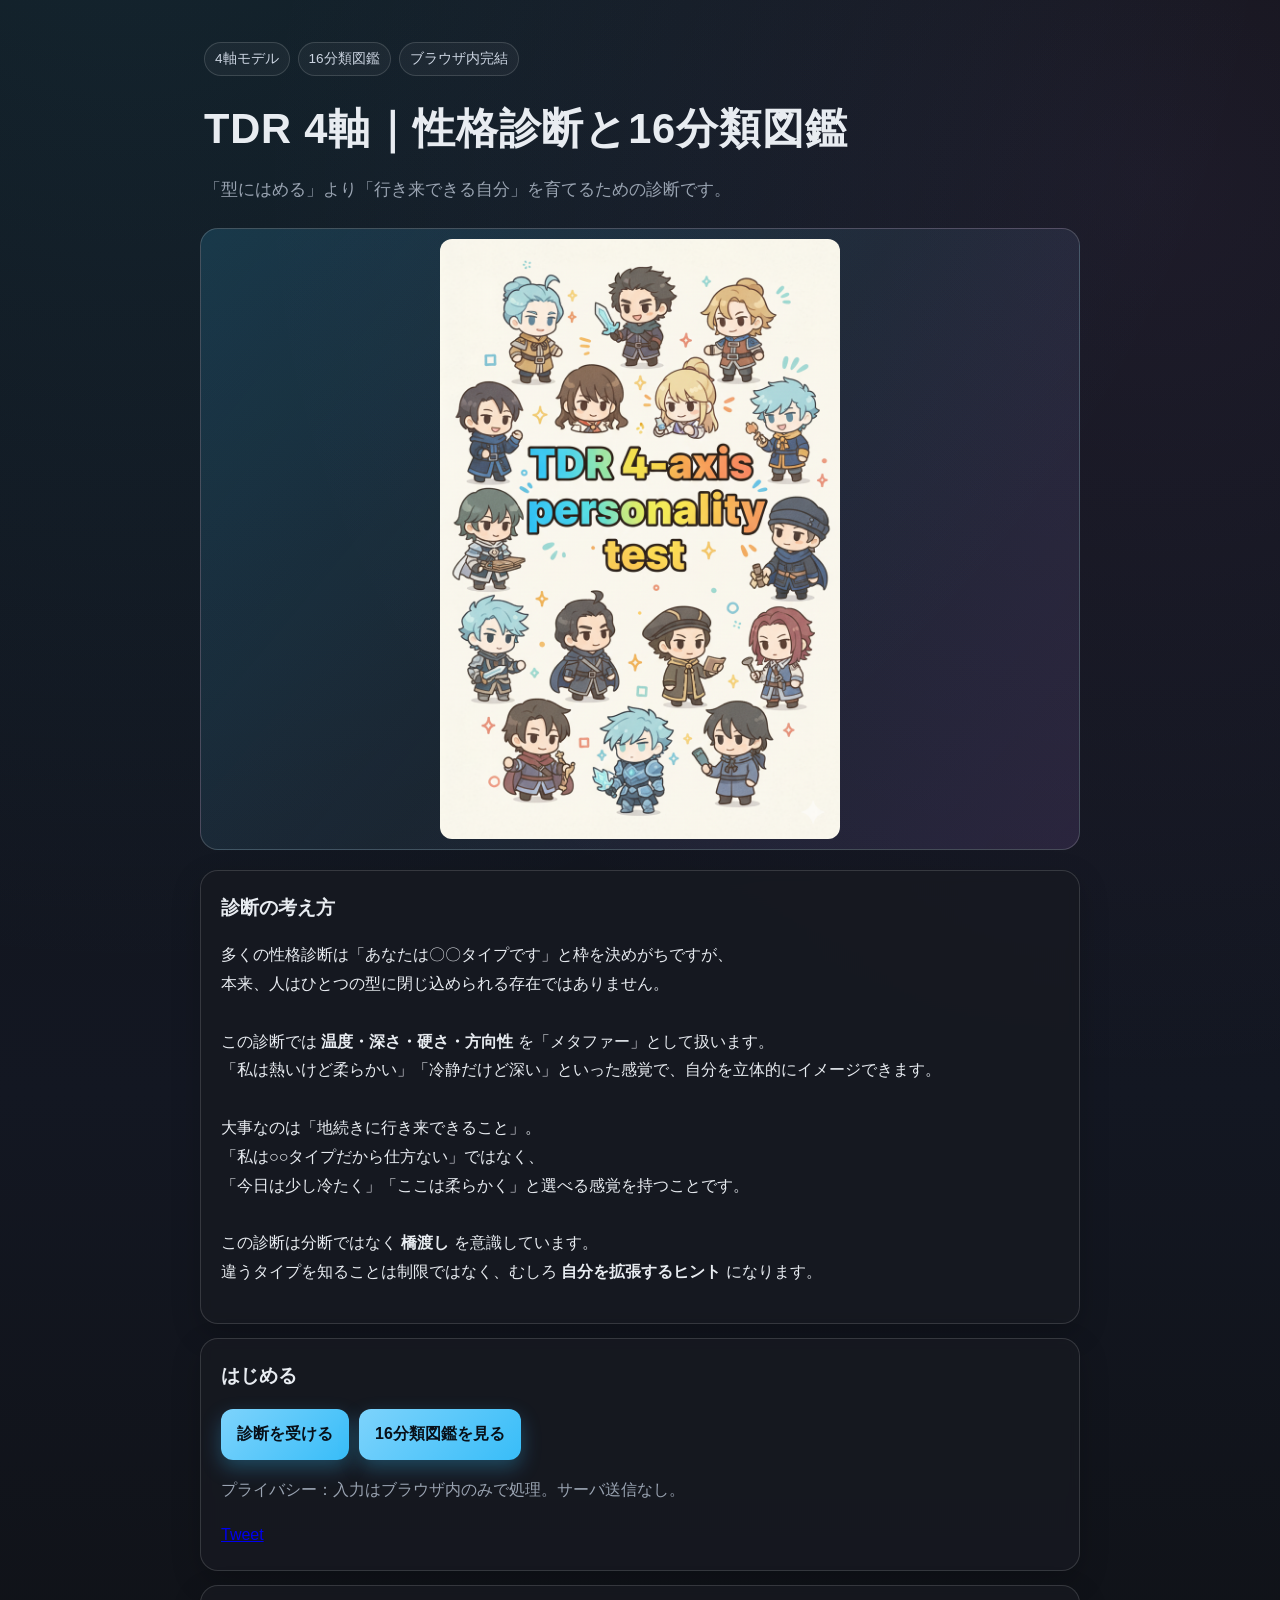
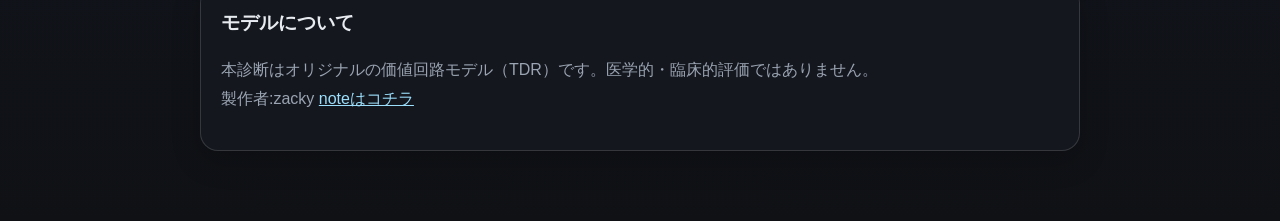
==== index.html @ 9b529ee2 "Update index.html ＋削除" ====
<!DOCTYPE html><html lang="ja"><head>
<meta charset="utf-8"><meta name="viewport" content="width=device-width, initial-scale=1">
<title>TDR 4軸｜性格診断と16分類図鑑</title>
  <!-- OGP設定 -->
<meta name="description" content="温度・深度・硬度・内外の4軸で“可動域”を測るTDR式診断。">
<meta property="og:title" content="TDR 4軸"><meta property="og:description" content="“動かせる自分”を測る診断と16分類図鑑。">
<meta property="og:type" content="website"><meta property="og:image" content="https://zacky-gpt.github.io/tdr-site/assets/og.png">
<link rel="icon" href="favicon.ico" type="image/x-icon">
  <!-- Twitterカード対応 -->
<meta name="twitter:card" content="summary_large_image" />
<meta name="twitter:title" content="TDR 4軸性格診断" />
<meta name="twitter:description" content="動かせる自分を見つける診断と16分類図鑑。" />
<meta name="twitter:image" content="https://zacky-gpt.github.io/tdr-site/assets/og.png" />

<style>
:root{
  --bg:#0f1115;
  --panel:#171a21cc;
  --line:#ffffff24;
  --text:#e8ecf1;
  --muted:#9aa4b2;
  --accent:#7dd3fc;
  --accent-strong:#38bdf8;
}
*{box-sizing:border-box}
body{
  margin:0;
  color:var(--text);
  font-family:-apple-system,BlinkMacSystemFont,"Segoe UI",Roboto,"Noto Sans JP",sans-serif;
  background:
    radial-gradient(circle at 10% -10%, #38bdf81f 0%, transparent 50%),
    radial-gradient(circle at 90% 10%, #c084fc14 0%, transparent 45%),
    linear-gradient(180deg,#0f1115 0%,#131722 60%,#0f1115 100%);
  line-height:1.8;
}
.wrap{max-width:920px;margin:0 auto;padding:32px 20px 56px}
.hero-head{padding:10px 4px 2px}
h1{
  margin:0;
  font-size:clamp(1.8rem,3.8vw,2.6rem);
  letter-spacing:.02em;
}
.lead{color:var(--muted);margin:8px 0 0;font-size:1.05rem}
.card{
  position:relative;
  overflow:hidden;
  background:var(--panel);
  backdrop-filter: blur(6px);
  border:1px solid var(--line);
  border-radius:18px;
  padding:20px;
  margin:14px 0;
  box-shadow:0 10px 30px #00000030;
}
.card::before{
  content:"";
  position:absolute;
  inset:0;
  background:linear-gradient(120deg,transparent,rgba(255,255,255,.06),transparent);
  transform:translateX(-120%);
  transition:transform .8s ease;
}
.card:hover::before{transform:translateX(120%)}
.card h2{margin-top:0;font-size:1.2rem}
.sub{color:var(--muted)}
.hero-wrap{
  margin:20px 0;
  padding:10px;
  border-radius:18px;
  background:linear-gradient(130deg,#38bdf829,#7dd3fc14,#c084fc1f);
  border:1px solid #ffffff2d;
}
.hero{display:block;max-width:100%;max-height:600px;margin:0 auto;border-radius:12px}
.cta-row{display:flex;flex-wrap:wrap;gap:10px}
a.btn{
  display:inline-block;
  padding:11px 16px;
  border-radius:12px;
  background:linear-gradient(135deg,var(--accent),var(--accent-strong));
  color:#081019;
  font-weight:700;
  text-decoration:none;
  transition:transform .2s ease, box-shadow .2s ease;
  box-shadow:0 8px 20px #38bdf84d;
}
a.btn:hover{transform:translateY(-1px);box-shadow:0 12px 26px #38bdf870}
.meta{display:flex;flex-wrap:wrap;gap:8px;margin:0 0 16px;padding:0;list-style:none}
.meta li{
  padding:4px 10px;
  border-radius:999px;
  border:1px solid var(--line);
  color:#cdd6e3;
  font-size:.85rem;
  background:#ffffff0a;
}
.note-link{color:#9bdffc}
@media (max-width:640px){
  .wrap{padding:24px 14px 40px}
  .card{padding:16px}
}
</style></head><body><div class="wrap">

  <header class="hero-head">
    <ul class="meta">
      <li>4軸モデル</li>
      <li>16分類図鑑</li>
      <li>ブラウザ内完結</li>
    </ul>
    <h1>TDR 4軸｜性格診断と16分類図鑑</h1>
    <p class="lead">「型にはめる」より「行き来できる自分」を育てるための診断です。</p>
  </header>

  <!-- ここにタイトル画像と説明を追加 -->
  <div class="hero-wrap">
    <img src="images/tdr-hero.png" alt="TDR 4-axis personality test" class="hero">
  </div>
  <div class="card">
    <h2>診断の考え方</h2>
    <p>
      多くの性格診断は「あなたは〇〇タイプです」と枠を決めがちですが、<br>
      本来、人はひとつの型に閉じ込められる存在ではありません。<br><br>

      この診断では <b>温度・深さ・硬さ・方向性</b> を「メタファー」として扱います。<br>
      「私は熱いけど柔らかい」「冷静だけど深い」といった感覚で、自分を立体的にイメージできます。<br><br>

      大事なのは「地続きに行き来できること」。<br>
      「私は○○タイプだから仕方ない」ではなく、<br>
      「今日は少し冷たく」「ここは柔らかく」と選べる感覚を持つことです。<br><br>

      この診断は分断ではなく <b>橋渡し</b> を意識しています。<br>
      違うタイプを知ることは制限ではなく、むしろ <b>自分を拡張するヒント</b> になります。
    </p>
  </div>

  <div class="card">
    <h2>はじめる</h2>
    <p class="cta-row"><a class="btn" href="test/">診断を受ける</a><a class="btn" href="atlas/">16分類図鑑を見る</a></p>
    <p class="sub">プライバシー：入力はブラウザ内のみで処理。サーバ送信なし。</p>
    <a href="https://twitter.com/share?ref_src=twsrc%5Etfw" class="twitter-share-button" data-show-count="false">Tweet</a>
    <script async src="https://platform.twitter.com/widgets.js" charset="utf-8"></script>
  </div>
  <div class="card">
    <h2>モデルについて</h2>
    <p class="sub">本診断はオリジナルの価値回路モデル（TDR）です。医学的・臨床的評価ではありません。<br>
    製作者:zacky <a class="note-link" href="https://note.com/gentle_toucan642"target="_blank">noteはコチラ</a></p>
  </div>

</div></body></html>
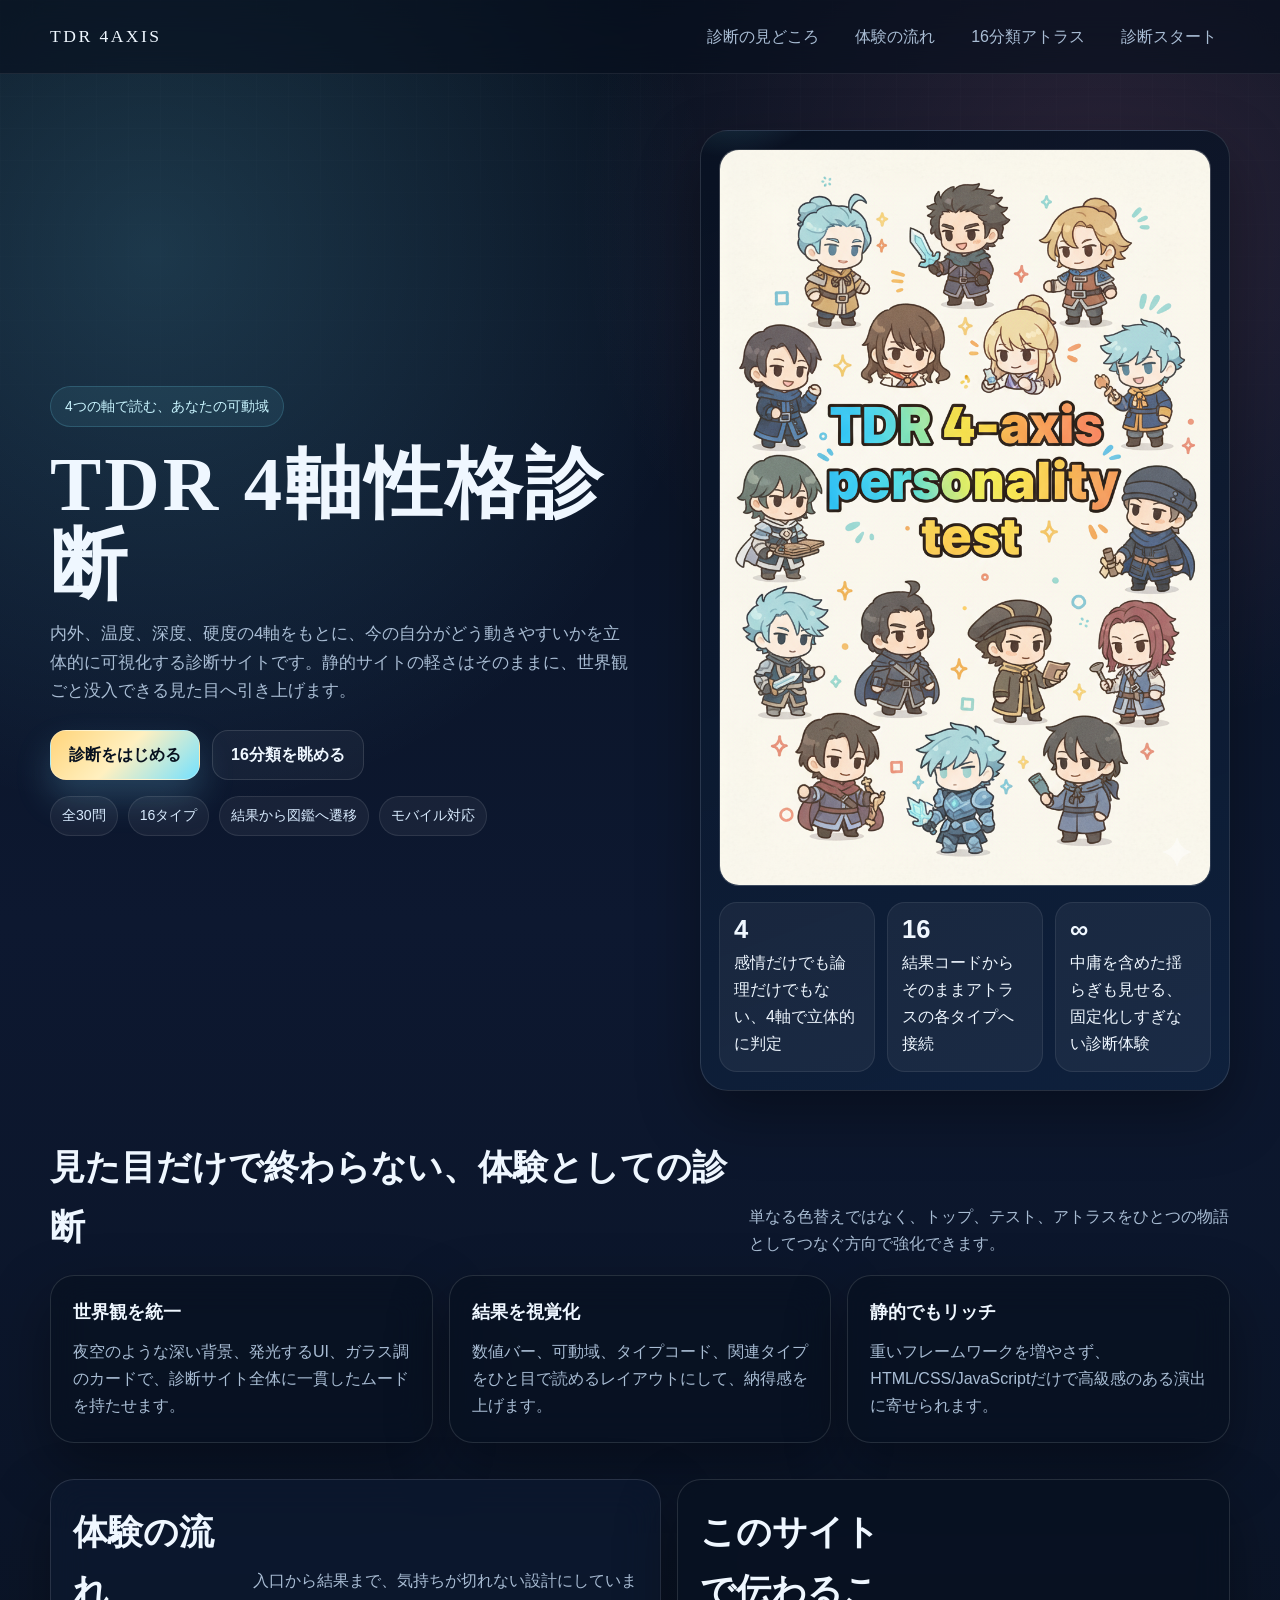
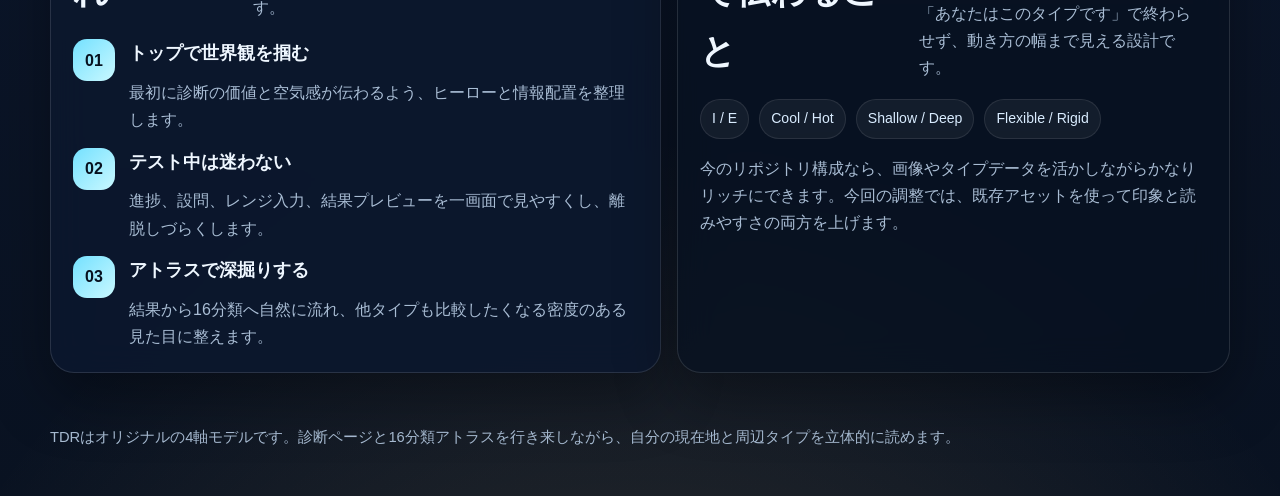
==== commit 01a8dbdb: "見た目アップグレード" ====
--- a/index.html
+++ b/index.html
@@ -1,148 +1,354 @@
-<!DOCTYPE html><html lang="ja"><head>
-<meta charset="utf-8"><meta name="viewport" content="width=device-width, initial-scale=1">
-<title>TDR 4軸｜性格診断と16分類図鑑</title>
-  <!-- OGP設定 -->
-<meta name="description" content="温度・深度・硬度・内外の4軸で“可動域”を測るTDR式診断。">
-<meta property="og:title" content="TDR 4軸"><meta property="og:description" content="“動かせる自分”を測る診断と16分類図鑑。">
-<meta property="og:type" content="website"><meta property="og:image" content="https://zacky-gpt.github.io/tdr-site/assets/og.png">
-<link rel="icon" href="favicon.ico" type="image/x-icon">
-  <!-- Twitterカード対応 -->
-<meta name="twitter:card" content="summary_large_image" />
-<meta name="twitter:title" content="TDR 4軸性格診断" />
-<meta name="twitter:description" content="動かせる自分を見つける診断と16分類図鑑。" />
-<meta name="twitter:image" content="https://zacky-gpt.github.io/tdr-site/assets/og.png" />
-
-<style>
-:root{
-  --bg:#0f1115;
-  --panel:#171a21cc;
-  --line:#ffffff24;
-  --text:#e8ecf1;
-  --muted:#9aa4b2;
-  --accent:#7dd3fc;
-  --accent-strong:#38bdf8;
-}
-*{box-sizing:border-box}
-body{
-  margin:0;
-  color:var(--text);
-  font-family:-apple-system,BlinkMacSystemFont,"Segoe UI",Roboto,"Noto Sans JP",sans-serif;
-  background:
-    radial-gradient(circle at 10% -10%, #38bdf81f 0%, transparent 50%),
-    radial-gradient(circle at 90% 10%, #c084fc14 0%, transparent 45%),
-    linear-gradient(180deg,#0f1115 0%,#131722 60%,#0f1115 100%);
-  line-height:1.8;
-}
-.wrap{max-width:920px;margin:0 auto;padding:32px 20px 56px}
-.hero-head{padding:10px 4px 2px}
-h1{
-  margin:0;
-  font-size:clamp(1.8rem,3.8vw,2.6rem);
-  letter-spacing:.02em;
-}
-.lead{color:var(--muted);margin:8px 0 0;font-size:1.05rem}
-.card{
-  position:relative;
-  overflow:hidden;
-  background:var(--panel);
-  backdrop-filter: blur(6px);
-  border:1px solid var(--line);
-  border-radius:18px;
-  padding:20px;
-  margin:14px 0;
-  box-shadow:0 10px 30px #00000030;
-}
-.card::before{
-  content:"";
-  position:absolute;
-  inset:0;
-  background:linear-gradient(120deg,transparent,rgba(255,255,255,.06),transparent);
-  transform:translateX(-120%);
-  transition:transform .8s ease;
-}
-.card:hover::before{transform:translateX(120%)}
-.card h2{margin-top:0;font-size:1.2rem}
-.sub{color:var(--muted)}
-.hero-wrap{
-  margin:20px 0;
-  padding:10px;
-  border-radius:18px;
-  background:linear-gradient(130deg,#38bdf829,#7dd3fc14,#c084fc1f);
-  border:1px solid #ffffff2d;
-}
-.hero{display:block;max-width:100%;max-height:600px;margin:0 auto;border-radius:12px}
-.cta-row{display:flex;flex-wrap:wrap;gap:10px}
-a.btn{
-  display:inline-block;
-  padding:11px 16px;
-  border-radius:12px;
-  background:linear-gradient(135deg,var(--accent),var(--accent-strong));
-  color:#081019;
-  font-weight:700;
-  text-decoration:none;
-  transition:transform .2s ease, box-shadow .2s ease;
-  box-shadow:0 8px 20px #38bdf84d;
-}
-a.btn:hover{transform:translateY(-1px);box-shadow:0 12px 26px #38bdf870}
-.meta{display:flex;flex-wrap:wrap;gap:8px;margin:0 0 16px;padding:0;list-style:none}
-.meta li{
-  padding:4px 10px;
-  border-radius:999px;
-  border:1px solid var(--line);
-  color:#cdd6e3;
-  font-size:.85rem;
-  background:#ffffff0a;
-}
-.note-link{color:#9bdffc}
-@media (max-width:640px){
-  .wrap{padding:24px 14px 40px}
-  .card{padding:16px}
-}
-</style></head><body><div class="wrap">
-
-  <header class="hero-head">
-    <ul class="meta">
-      <li>4軸モデル</li>
-      <li>16分類図鑑</li>
-      <li>ブラウザ内完結</li>
-    </ul>
-    <h1>TDR 4軸｜性格診断と16分類図鑑</h1>
-    <p class="lead">「型にはめる」より「行き来できる自分」を育てるための診断です。</p>
-  </header>
-
-  <!-- ここにタイトル画像と説明を追加 -->
-  <div class="hero-wrap">
-    <img src="images/tdr-hero.png" alt="TDR 4-axis personality test" class="hero">
-  </div>
-  <div class="card">
-    <h2>診断の考え方</h2>
-    <p>
-      多くの性格診断は「あなたは〇〇タイプです」と枠を決めがちですが、<br>
-      本来、人はひとつの型に閉じ込められる存在ではありません。<br><br>
-
-      この診断では <b>温度・深さ・硬さ・方向性</b> を「メタファー」として扱います。<br>
-      「私は熱いけど柔らかい」「冷静だけど深い」といった感覚で、自分を立体的にイメージできます。<br><br>
-
-      大事なのは「地続きに行き来できること」。<br>
-      「私は○○タイプだから仕方ない」ではなく、<br>
-      「今日は少し冷たく」「ここは柔らかく」と選べる感覚を持つことです。<br><br>
-
-      この診断は分断ではなく <b>橋渡し</b> を意識しています。<br>
-      違うタイプを知ることは制限ではなく、むしろ <b>自分を拡張するヒント</b> になります。
-    </p>
-  </div>
-
-  <div class="card">
-    <h2>はじめる</h2>
-    <p class="cta-row"><a class="btn" href="test/">診断を受ける</a><a class="btn" href="atlas/">16分類図鑑を見る</a></p>
-    <p class="sub">プライバシー：入力はブラウザ内のみで処理。サーバ送信なし。</p>
-    <a href="https://twitter.com/share?ref_src=twsrc%5Etfw" class="twitter-share-button" data-show-count="false">Tweet</a>
-    <script async src="https://platform.twitter.com/widgets.js" charset="utf-8"></script>
-  </div>
-  <div class="card">
-    <h2>モデルについて</h2>
-    <p class="sub">本診断はオリジナルの価値回路モデル（TDR）です。医学的・臨床的評価ではありません。<br>
-    製作者:zacky <a class="note-link" href="https://note.com/gentle_toucan642"target="_blank">noteはコチラ</a></p>
-  </div>
-
-</div></body></html> 
+﻿<!DOCTYPE html>
+<html lang="ja">
+<head>
+<meta charset="utf-8">
+<meta name="viewport" content="width=device-width, initial-scale=1">
+<title>TDR 4軸性格診断 | 診断と16分類アトラス</title>
+<meta name="description" content="温度・深度・硬度・内外の4軸で、自分の可動域を見つけるTDR式診断。診断テストと16分類アトラスをひとつの世界観で体験できます。">
+<meta property="og:title" content="TDR 4軸性格診断">
+<meta property="og:description" content="動かせる自分を見つける診断と16分類アトラス。">
+<meta property="og:type" content="website">
+<meta property="og:image" content="https://zacky-gpt.github.io/tdr-site/assets/og.png">
+<meta name="twitter:card" content="summary_large_image">
+<meta name="twitter:title" content="TDR 4軸性格診断">
+<meta name="twitter:description" content="動かせる自分を見つける診断と16分類アトラス。">
+<meta name="twitter:image" content="https://zacky-gpt.github.io/tdr-site/assets/og.png">
+<link rel="icon" href="favicon.ico" type="image/x-icon">
+<style>
+:root{
+  --bg:#07111f;
+  --panel:rgba(8,17,33,.72);
+  --panel-strong:rgba(12,24,46,.9);
+  --line:rgba(255,255,255,.12);
+  --line-strong:rgba(142,210,255,.35);
+  --text:#eff7ff;
+  --muted:#a9bdd4;
+  --cyan:#74e1ff;
+  --gold:#ffd47a;
+  --rose:#ff8fc3;
+  --shadow:0 24px 60px rgba(0,0,0,.35);
+}
+*{box-sizing:border-box}
+html{scroll-behavior:smooth}
+body{
+  margin:0;
+  color:var(--text);
+  font-family:"Yu Gothic UI","Hiragino Sans","Noto Sans JP",sans-serif;
+  background:
+    radial-gradient(circle at 12% 12%, rgba(116,225,255,.18), transparent 26%),
+    radial-gradient(circle at 86% 10%, rgba(255,143,195,.14), transparent 24%),
+    radial-gradient(circle at 50% 120%, rgba(255,212,122,.16), transparent 30%),
+    linear-gradient(180deg, #08111f 0%, #0d1830 44%, #091221 100%);
+  line-height:1.7;
+  min-height:100vh;
+}
+body::before{
+  content:"";
+  position:fixed;
+  inset:0;
+  background-image:
+    linear-gradient(rgba(255,255,255,.03) 1px, transparent 1px),
+    linear-gradient(90deg, rgba(255,255,255,.03) 1px, transparent 1px);
+  background-size:32px 32px;
+  mask-image:linear-gradient(180deg, rgba(255,255,255,.42), transparent 78%);
+  pointer-events:none;
+}
+a{color:inherit}
+.wrap{width:min(1180px, calc(100% - 32px)); margin:0 auto}
+.site-nav{
+  position:sticky;
+  top:0;
+  z-index:20;
+  backdrop-filter:blur(18px);
+  background:rgba(7,15,30,.62);
+  border-bottom:1px solid rgba(255,255,255,.08);
+}
+.site-nav-inner{
+  display:flex;
+  align-items:center;
+  justify-content:space-between;
+  gap:16px;
+  padding:14px 0;
+}
+.brand{
+  font-family:"Yu Mincho","Hiragino Mincho ProN","MS PMincho",serif;
+  font-size:1.1rem;
+  letter-spacing:.14em;
+}
+.nav-links{display:flex; gap:10px; flex-wrap:wrap}
+.nav-links a{
+  text-decoration:none;
+  color:var(--muted);
+  padding:8px 12px;
+  border-radius:999px;
+  border:1px solid transparent;
+}
+.nav-links a:hover{color:var(--text); border-color:rgba(255,255,255,.12); background:rgba(255,255,255,.04)}
+.hero{
+  padding:56px 0 28px;
+  display:grid;
+  grid-template-columns:minmax(0,1.08fr) minmax(320px,.92fr);
+  gap:28px;
+  align-items:center;
+}
+.eyebrow{
+  display:inline-flex;
+  gap:10px;
+  align-items:center;
+  padding:8px 14px;
+  border-radius:999px;
+  background:rgba(116,225,255,.08);
+  border:1px solid rgba(116,225,255,.18);
+  color:#c9f5ff;
+  font-size:.86rem;
+}
+.hero h1{
+  margin:18px 0 14px;
+  font-family:"Yu Mincho","Hiragino Mincho ProN","MS PMincho",serif;
+  font-size:clamp(2.4rem,6vw,4.9rem);
+  line-height:1.05;
+  letter-spacing:.04em;
+}
+.hero p{
+  margin:0;
+  max-width:62ch;
+  color:var(--muted);
+  font-size:1.05rem;
+}
+.hero-actions{
+  display:flex;
+  gap:12px;
+  flex-wrap:wrap;
+  margin-top:24px;
+}
+.btn{
+  display:inline-flex;
+  align-items:center;
+  justify-content:center;
+  gap:10px;
+  min-height:50px;
+  padding:0 18px;
+  border-radius:16px;
+  border:1px solid var(--line);
+  text-decoration:none;
+  font-weight:700;
+  transition:transform .25s ease,border-color .25s ease,box-shadow .25s ease,background .25s ease;
+}
+.btn.primary{
+  color:#08111f;
+  background:linear-gradient(135deg, var(--gold), #fff0c0 48%, var(--cyan));
+  box-shadow:0 18px 35px rgba(125,211,252,.22);
+  border-color:rgba(255,255,255,.28);
+}
+.btn.secondary{background:rgba(255,255,255,.04); color:var(--text)}
+.btn:hover{transform:translateY(-2px); border-color:var(--line-strong); box-shadow:var(--shadow)}
+.hero-side{
+  position:relative;
+  padding:18px;
+  border-radius:28px;
+  background:linear-gradient(160deg, rgba(8,17,33,.85), rgba(16,37,67,.7));
+  border:1px solid rgba(255,255,255,.12);
+  box-shadow:var(--shadow);
+  overflow:hidden;
+}
+.hero-side::before{
+  content:"";
+  position:absolute;
+  inset:-20% auto auto -15%;
+  width:220px;
+  height:220px;
+  background:radial-gradient(circle, rgba(116,225,255,.32), transparent 70%);
+}
+.hero-visual{
+  position:relative;
+  overflow:hidden;
+  border-radius:20px;
+  border:1px solid rgba(255,255,255,.12);
+  background:linear-gradient(180deg, rgba(255,255,255,.1), rgba(255,255,255,.02));
+}
+.hero-visual img{display:block; width:100%; height:auto}
+.hero-stats{display:grid; grid-template-columns:repeat(3,1fr); gap:12px; margin-top:16px}
+.stat{padding:14px; border-radius:18px; background:rgba(255,255,255,.05); border:1px solid rgba(255,255,255,.08)}
+.stat strong{display:block; font-size:1.6rem; line-height:1; margin-bottom:6px}
+.section{padding:18px 0}
+.section-title{display:flex; justify-content:space-between; align-items:end; gap:16px; margin-bottom:18px}
+.section-title h2{margin:0; font-size:clamp(1.4rem,3vw,2.2rem)}
+.section-title p{margin:0; color:var(--muted); max-width:54ch}
+.grid-3{display:grid; grid-template-columns:repeat(3,1fr); gap:16px}
+.card{
+  position:relative;
+  overflow:hidden;
+  padding:22px;
+  border-radius:24px;
+  background:var(--panel);
+  border:1px solid var(--line);
+  backdrop-filter:blur(18px);
+  box-shadow:var(--shadow);
+}
+.card::before{
+  content:"";
+  position:absolute;
+  inset:0;
+  background:linear-gradient(120deg, transparent, rgba(255,255,255,.08), transparent);
+  transform:translateX(-140%);
+  transition:transform .9s ease;
+}
+.card:hover::before{transform:translateX(140%)}
+.card h3{margin:0 0 10px; font-size:1.1rem}
+.card p{margin:0; color:var(--muted)}
+.pill-row{display:flex; flex-wrap:wrap; gap:10px; margin-top:16px}
+.pill{padding:7px 11px; border-radius:999px; background:rgba(255,255,255,.05); border:1px solid rgba(255,255,255,.09); color:#d9ecff; font-size:.88rem}
+.story{display:grid; grid-template-columns:1.05fr .95fr; gap:16px}
+.feature-list{display:grid; gap:14px}
+.feature{display:grid; grid-template-columns:auto 1fr; gap:14px; align-items:start}
+.feature-num{
+  width:42px;
+  height:42px;
+  border-radius:14px;
+  display:grid;
+  place-items:center;
+  font-weight:800;
+  color:#08111f;
+  background:linear-gradient(135deg, var(--cyan), #c9f8ff);
+}
+.panel-strong{background:var(--panel-strong)}
+.footer{padding:34px 0 46px; color:var(--muted); font-size:.92rem}
+@media (max-width:980px){.hero,.story,.grid-3{grid-template-columns:1fr}}
+@media (max-width:720px){
+  .site-nav-inner{padding:12px 0}
+  .nav-links{display:none}
+  .wrap{width:min(100% - 24px, 1180px)}
+  .hero{padding:28px 0 18px}
+  .hero-side{padding:14px}
+  .hero-stats{grid-template-columns:1fr}
+  .card{padding:18px}
+}
+</style>
+</head>
+<body>
+<header class="site-nav">
+  <div class="wrap site-nav-inner">
+    <div class="brand">TDR 4AXIS</div>
+    <nav class="nav-links">
+      <a href="#about">診断の見どころ</a>
+      <a href="#flow">体験の流れ</a>
+      <a href="atlas/">16分類アトラス</a>
+      <a href="test/">診断スタート</a>
+    </nav>
+  </div>
+</header>
+
+<main class="wrap">
+  <section class="hero">
+    <div>
+      <div class="eyebrow">4つの軸で読む、あなたの可動域</div>
+      <h1>TDR 4軸性格診断</h1>
+      <p>内外、温度、深度、硬度の4軸をもとに、今の自分がどう動きやすいかを立体的に可視化する診断サイトです。静的サイトの軽さはそのままに、世界観ごと没入できる見た目へ引き上げます。</p>
+      <div class="hero-actions">
+        <a class="btn primary" href="test/">診断をはじめる</a>
+        <a class="btn secondary" href="atlas/">16分類を眺める</a>
+      </div>
+      <div class="pill-row">
+        <span class="pill">全30問</span>
+        <span class="pill">16タイプ</span>
+        <span class="pill">結果から図鑑へ遷移</span>
+        <span class="pill">モバイル対応</span>
+      </div>
+    </div>
+
+    <div class="hero-side">
+      <div class="hero-visual">
+        <img src="images/tdr-hero.png" alt="TDR 4軸性格診断のキービジュアル">
+      </div>
+      <div class="hero-stats">
+        <div class="stat">
+          <strong>4</strong>
+          <span>感情だけでも論理だけでもない、4軸で立体的に判定</span>
+        </div>
+        <div class="stat">
+          <strong>16</strong>
+          <span>結果コードからそのままアトラスの各タイプへ接続</span>
+        </div>
+        <div class="stat">
+          <strong>∞</strong>
+          <span>中庸を含めた揺らぎも見せる、固定化しすぎない診断体験</span>
+        </div>
+      </div>
+    </div>
+  </section>
+
+  <section id="about" class="section">
+    <div class="section-title">
+      <h2>見た目だけで終わらない、体験としての診断</h2>
+      <p>単なる色替えではなく、トップ、テスト、アトラスをひとつの物語としてつなぐ方向で強化できます。</p>
+    </div>
+    <div class="grid-3">
+      <article class="card">
+        <h3>世界観を統一</h3>
+        <p>夜空のような深い背景、発光するUI、ガラス調のカードで、診断サイト全体に一貫したムードを持たせます。</p>
+      </article>
+      <article class="card">
+        <h3>結果を視覚化</h3>
+        <p>数値バー、可動域、タイプコード、関連タイプをひと目で読めるレイアウトにして、納得感を上げます。</p>
+      </article>
+      <article class="card">
+        <h3>静的でもリッチ</h3>
+        <p>重いフレームワークを増やさず、HTML/CSS/JavaScriptだけで高級感のある演出に寄せられます。</p>
+      </article>
+    </div>
+  </section>
+
+  <section id="flow" class="section">
+    <div class="story">
+      <article class="card panel-strong">
+        <div class="section-title">
+          <h2>体験の流れ</h2>
+          <p>入口から結果まで、気持ちが切れない設計にしています。</p>
+        </div>
+        <div class="feature-list">
+          <div class="feature">
+            <div class="feature-num">01</div>
+            <div>
+              <h3>トップで世界観を掴む</h3>
+              <p>最初に診断の価値と空気感が伝わるよう、ヒーローと情報配置を整理します。</p>
+            </div>
+          </div>
+          <div class="feature">
+            <div class="feature-num">02</div>
+            <div>
+              <h3>テスト中は迷わない</h3>
+              <p>進捗、設問、レンジ入力、結果プレビューを一画面で見やすくし、離脱しづらくします。</p>
+            </div>
+          </div>
+          <div class="feature">
+            <div class="feature-num">03</div>
+            <div>
+              <h3>アトラスで深掘りする</h3>
+              <p>結果から16分類へ自然に流れ、他タイプも比較したくなる密度のある見た目に整えます。</p>
+            </div>
+          </div>
+        </div>
+      </article>
+
+      <article class="card">
+        <div class="section-title">
+          <h2>このサイトで伝わること</h2>
+          <p>「あなたはこのタイプです」で終わらせず、動き方の幅まで見える設計です。</p>
+        </div>
+        <div class="pill-row">
+          <span class="pill">I / E</span>
+          <span class="pill">Cool / Hot</span>
+          <span class="pill">Shallow / Deep</span>
+          <span class="pill">Flexible / Rigid</span>
+        </div>
+        <p style="margin-top:16px;color:var(--muted);">今のリポジトリ構成なら、画像やタイプデータを活かしながらかなりリッチにできます。今回の調整では、既存アセットを使って印象と読みやすさの両方を上げます。</p>
+      </article>
+    </div>
+  </section>
+</main>
+
+<footer class="wrap footer">
+  TDRはオリジナルの4軸モデルです。診断ページと16分類アトラスを行き来しながら、自分の現在地と周辺タイプを立体的に読めます。
+</footer>
+</body>
+</html>
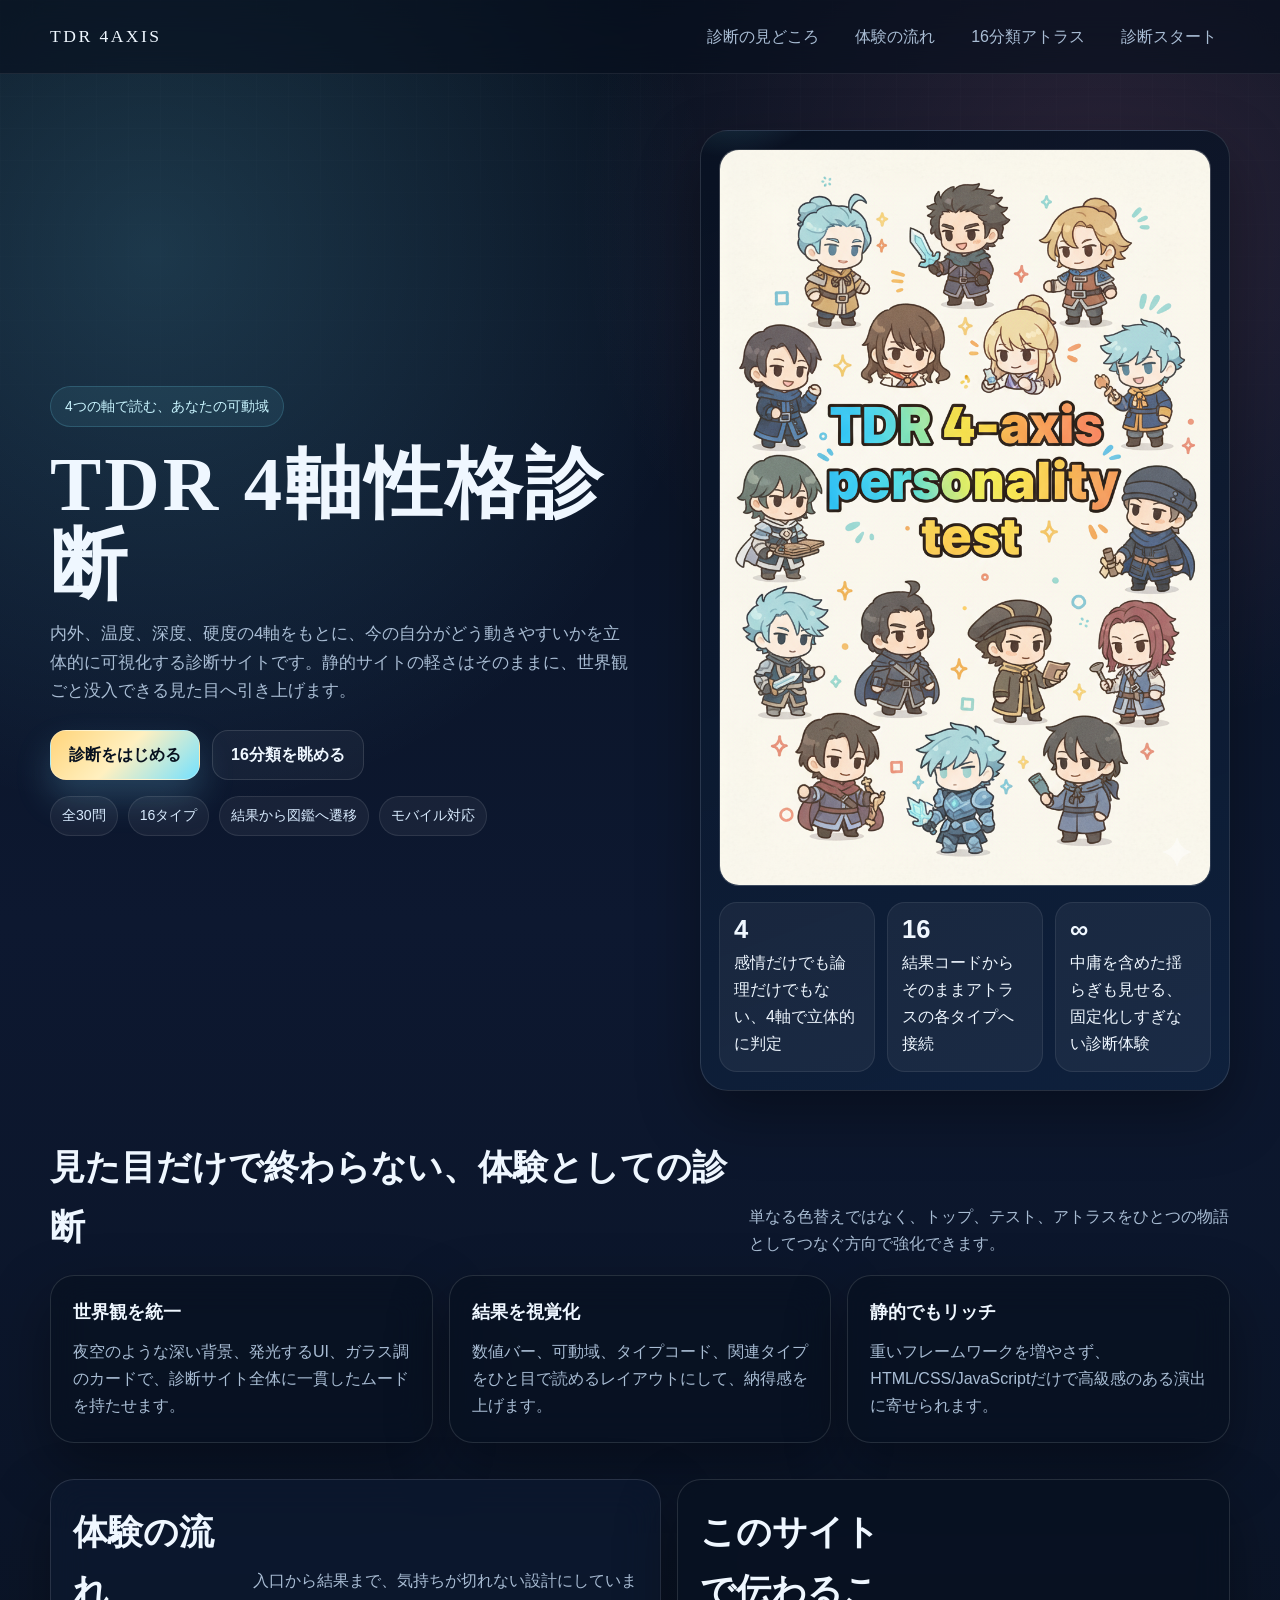
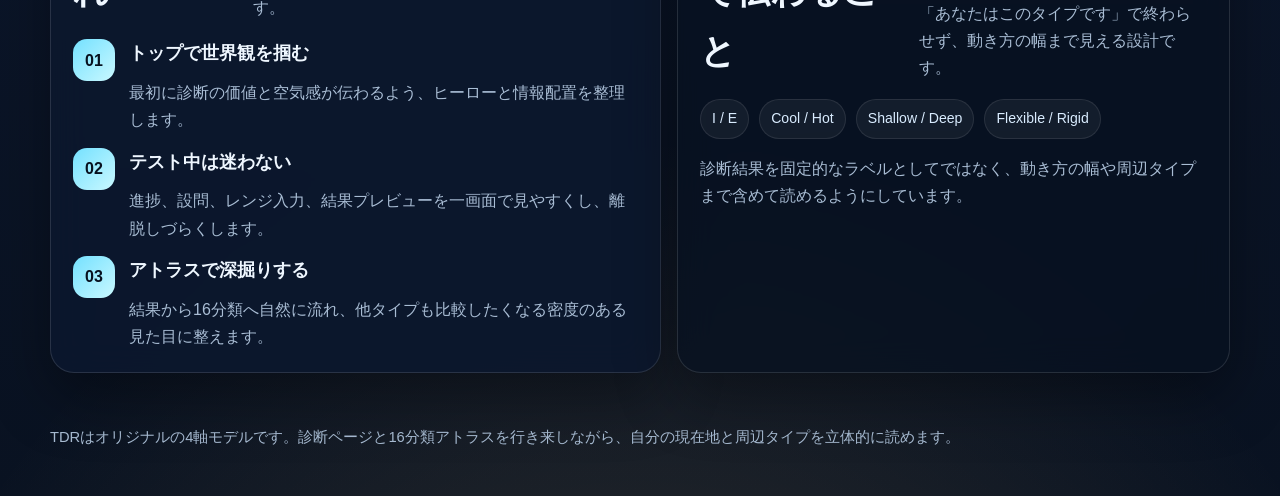
==== commit c8493084: "文言変更" ====
--- a/index.html
+++ b/index.html
@@ -341,7 +341,7 @@
           <span class="pill">Shallow / Deep</span>
           <span class="pill">Flexible / Rigid</span>
         </div>
-        <p style="margin-top:16px;color:var(--muted);">今のリポジトリ構成なら、画像やタイプデータを活かしながらかなりリッチにできます。今回の調整では、既存アセットを使って印象と読みやすさの両方を上げます。</p>
+        <p style="margin-top:16px;color:var(--muted);">診断結果を固定的なラベルとしてではなく、動き方の幅や周辺タイプまで含めて読めるようにしています。</p>
       </article>
     </div>
   </section>
@@ -352,3 +352,4 @@
 </footer>
 </body>
 </html>
+
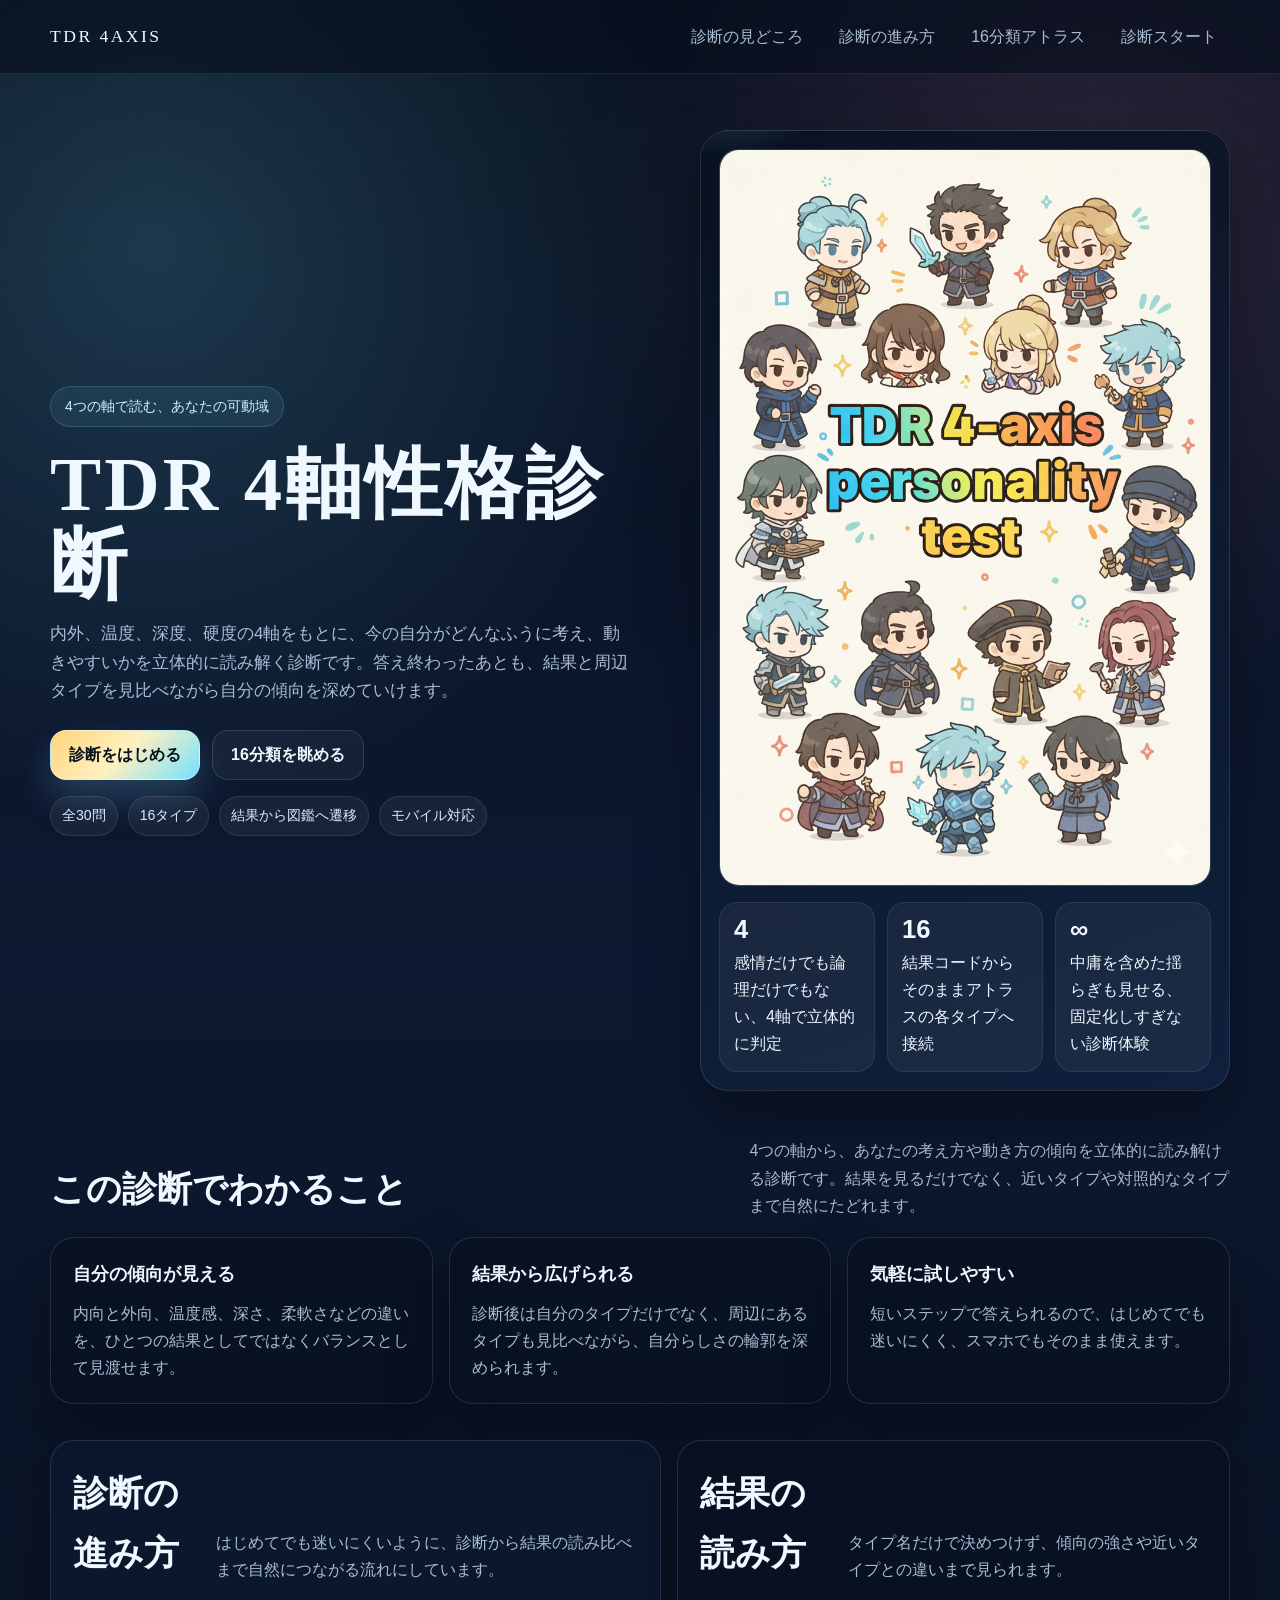
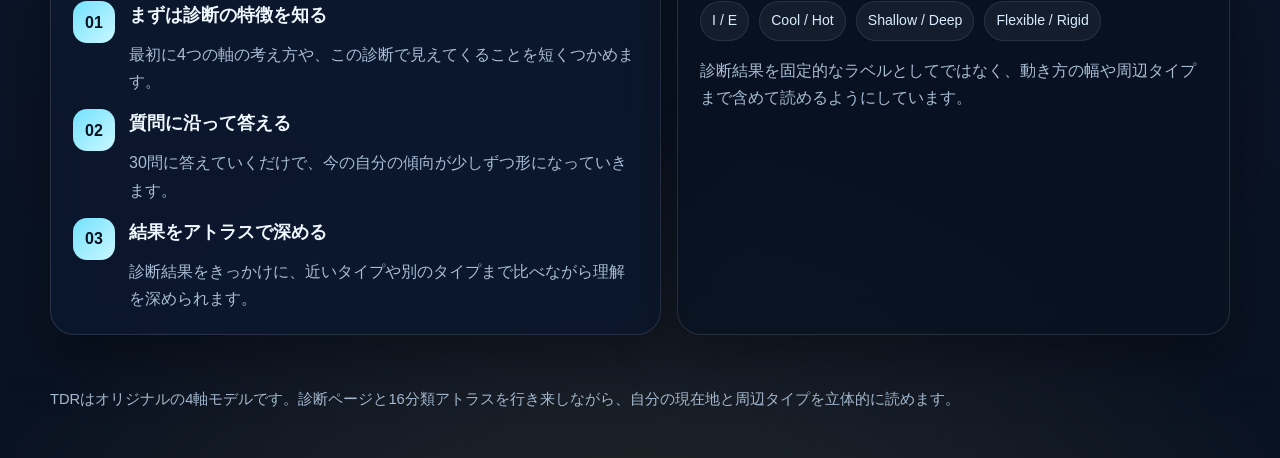
==== commit 77149fd8: "文言調整" ====
--- a/index.html
+++ b/index.html
@@ -231,7 +231,7 @@
     <div class="brand">TDR 4AXIS</div>
     <nav class="nav-links">
       <a href="#about">診断の見どころ</a>
-      <a href="#flow">体験の流れ</a>
+      <a href="#flow">診断の進み方</a>
       <a href="atlas/">16分類アトラス</a>
       <a href="test/">診断スタート</a>
     </nav>
@@ -243,7 +243,7 @@
     <div>
       <div class="eyebrow">4つの軸で読む、あなたの可動域</div>
       <h1>TDR 4軸性格診断</h1>
-      <p>内外、温度、深度、硬度の4軸をもとに、今の自分がどう動きやすいかを立体的に可視化する診断サイトです。静的サイトの軽さはそのままに、世界観ごと没入できる見た目へ引き上げます。</p>
+      <p>内外、温度、深度、硬度の4軸をもとに、今の自分がどんなふうに考え、動きやすいかを立体的に読み解く診断です。答え終わったあとも、結果と周辺タイプを見比べながら自分の傾向を深めていけます。</p>
       <div class="hero-actions">
         <a class="btn primary" href="test/">診断をはじめる</a>
         <a class="btn secondary" href="atlas/">16分類を眺める</a>
@@ -279,21 +279,21 @@
 
   <section id="about" class="section">
     <div class="section-title">
-      <h2>見た目だけで終わらない、体験としての診断</h2>
-      <p>単なる色替えではなく、トップ、テスト、アトラスをひとつの物語としてつなぐ方向で強化できます。</p>
+      <h2>この診断でわかること</h2>
+      <p>4つの軸から、あなたの考え方や動き方の傾向を立体的に読み解ける診断です。結果を見るだけでなく、近いタイプや対照的なタイプまで自然にたどれます。</p>
     </div>
     <div class="grid-3">
       <article class="card">
-        <h3>世界観を統一</h3>
-        <p>夜空のような深い背景、発光するUI、ガラス調のカードで、診断サイト全体に一貫したムードを持たせます。</p>
+        <h3>自分の傾向が見える</h3>
+        <p>内向と外向、温度感、深さ、柔軟さなどの違いを、ひとつの結果としてではなくバランスとして見渡せます。</p>
       </article>
       <article class="card">
-        <h3>結果を視覚化</h3>
-        <p>数値バー、可動域、タイプコード、関連タイプをひと目で読めるレイアウトにして、納得感を上げます。</p>
+        <h3>結果から広げられる</h3>
+        <p>診断後は自分のタイプだけでなく、周辺にあるタイプも見比べながら、自分らしさの輪郭を深められます。</p>
       </article>
       <article class="card">
-        <h3>静的でもリッチ</h3>
-        <p>重いフレームワークを増やさず、HTML/CSS/JavaScriptだけで高級感のある演出に寄せられます。</p>
+        <h3>気軽に試しやすい</h3>
+        <p>短いステップで答えられるので、はじめてでも迷いにくく、スマホでもそのまま使えます。</p>
       </article>
     </div>
   </section>
@@ -302,29 +302,29 @@
     <div class="story">
       <article class="card panel-strong">
         <div class="section-title">
-          <h2>体験の流れ</h2>
-          <p>入口から結果まで、気持ちが切れない設計にしています。</p>
+          <h2>診断の進み方</h2>
+          <p>はじめてでも迷いにくいように、診断から結果の読み比べまで自然につながる流れにしています。</p>
         </div>
         <div class="feature-list">
           <div class="feature">
             <div class="feature-num">01</div>
             <div>
-              <h3>トップで世界観を掴む</h3>
-              <p>最初に診断の価値と空気感が伝わるよう、ヒーローと情報配置を整理します。</p>
+              <h3>まずは診断の特徴を知る</h3>
+              <p>最初に4つの軸の考え方や、この診断で見えてくることを短くつかめます。</p>
             </div>
           </div>
           <div class="feature">
             <div class="feature-num">02</div>
             <div>
-              <h3>テスト中は迷わない</h3>
-              <p>進捗、設問、レンジ入力、結果プレビューを一画面で見やすくし、離脱しづらくします。</p>
+              <h3>質問に沿って答える</h3>
+              <p>30問に答えていくだけで、今の自分の傾向が少しずつ形になっていきます。</p>
             </div>
           </div>
           <div class="feature">
             <div class="feature-num">03</div>
             <div>
-              <h3>アトラスで深掘りする</h3>
-              <p>結果から16分類へ自然に流れ、他タイプも比較したくなる密度のある見た目に整えます。</p>
+              <h3>結果をアトラスで深める</h3>
+              <p>診断結果をきっかけに、近いタイプや別のタイプまで比べながら理解を深められます。</p>
             </div>
           </div>
         </div>
@@ -332,8 +332,8 @@
 
       <article class="card">
         <div class="section-title">
-          <h2>このサイトで伝わること</h2>
-          <p>「あなたはこのタイプです」で終わらせず、動き方の幅まで見える設計です。</p>
+          <h2>結果の読み方</h2>
+          <p>タイプ名だけで決めつけず、傾向の強さや近いタイプとの違いまで見られます。</p>
         </div>
         <div class="pill-row">
           <span class="pill">I / E</span>
@@ -353,3 +353,6 @@
 </body>
 </html>
 
+
+
+
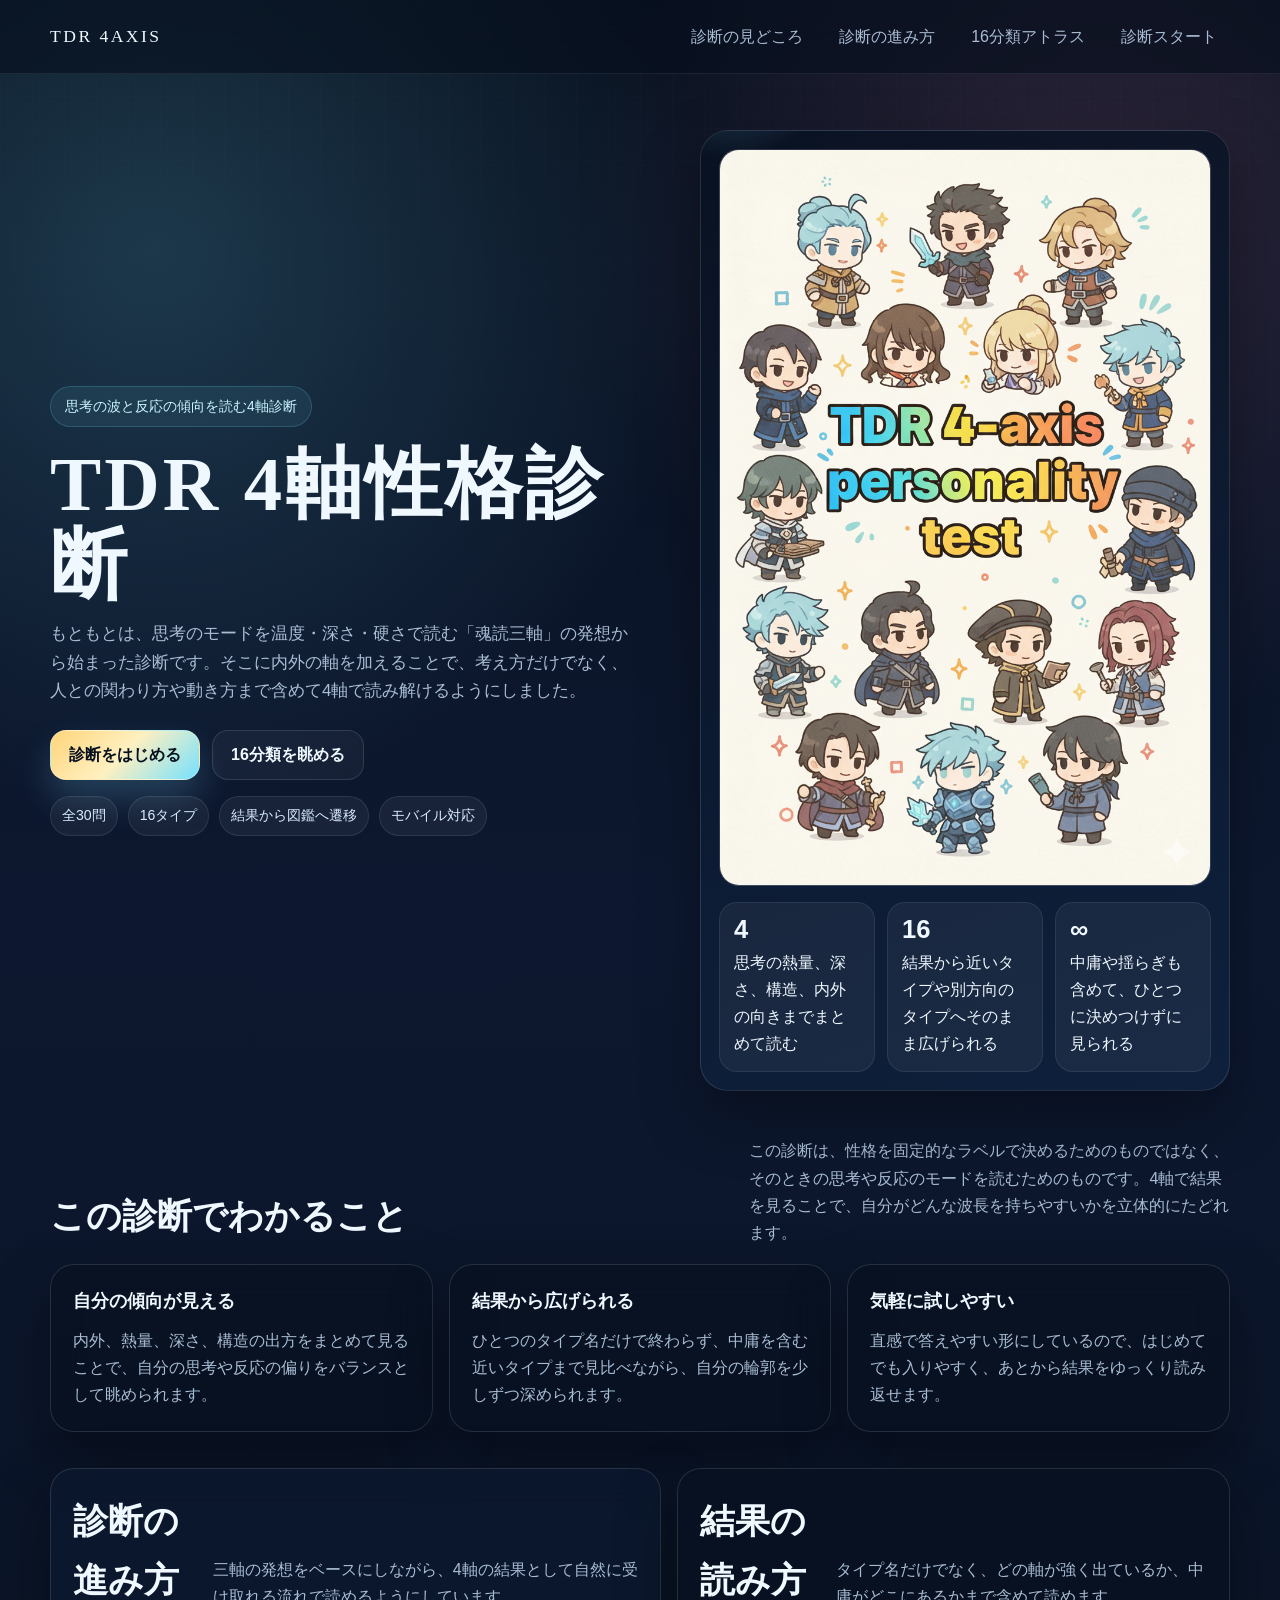
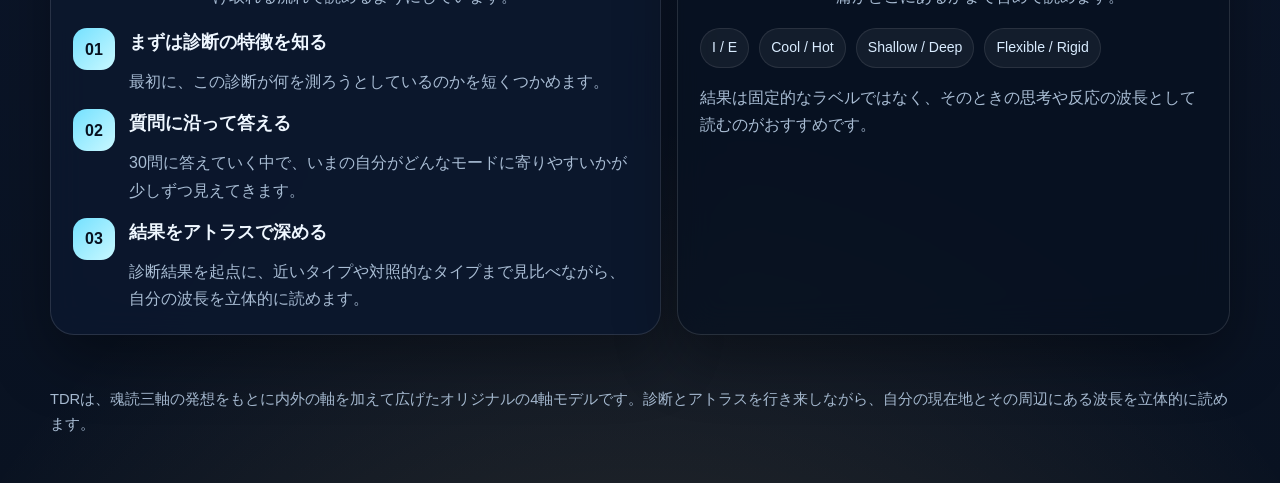
==== commit b46ab011: "説明文ブラッシュアップ" ====
--- a/index.html
+++ b/index.html
@@ -241,9 +241,9 @@
 <main class="wrap">
   <section class="hero">
     <div>
-      <div class="eyebrow">4つの軸で読む、あなたの可動域</div>
+      <div class="eyebrow">思考の波と反応の傾向を読む4軸診断</div>
       <h1>TDR 4軸性格診断</h1>
-      <p>内外、温度、深度、硬度の4軸をもとに、今の自分がどんなふうに考え、動きやすいかを立体的に読み解く診断です。答え終わったあとも、結果と周辺タイプを見比べながら自分の傾向を深めていけます。</p>
+      <p>もともとは、思考のモードを温度・深さ・硬さで読む「魂読三軸」の発想から始まった診断です。そこに内外の軸を加えることで、考え方だけでなく、人との関わり方や動き方まで含めて4軸で読み解けるようにしました。</p>
       <div class="hero-actions">
         <a class="btn primary" href="test/">診断をはじめる</a>
         <a class="btn secondary" href="atlas/">16分類を眺める</a>
@@ -263,15 +263,15 @@
       <div class="hero-stats">
         <div class="stat">
           <strong>4</strong>
-          <span>感情だけでも論理だけでもない、4軸で立体的に判定</span>
+          <span>思考の熱量、深さ、構造、内外の向きまでまとめて読む</span>
         </div>
         <div class="stat">
           <strong>16</strong>
-          <span>結果コードからそのままアトラスの各タイプへ接続</span>
+          <span>結果から近いタイプや別方向のタイプへそのまま広げられる</span>
         </div>
         <div class="stat">
           <strong>∞</strong>
-          <span>中庸を含めた揺らぎも見せる、固定化しすぎない診断体験</span>
+          <span>中庸や揺らぎも含めて、ひとつに決めつけずに見られる</span>
         </div>
       </div>
     </div>
@@ -280,20 +280,20 @@
   <section id="about" class="section">
     <div class="section-title">
       <h2>この診断でわかること</h2>
-      <p>4つの軸から、あなたの考え方や動き方の傾向を立体的に読み解ける診断です。結果を見るだけでなく、近いタイプや対照的なタイプまで自然にたどれます。</p>
+      <p>この診断は、性格を固定的なラベルで決めるためのものではなく、そのときの思考や反応のモードを読むためのものです。4軸で結果を見ることで、自分がどんな波長を持ちやすいかを立体的にたどれます。</p>
     </div>
     <div class="grid-3">
       <article class="card">
         <h3>自分の傾向が見える</h3>
-        <p>内向と外向、温度感、深さ、柔軟さなどの違いを、ひとつの結果としてではなくバランスとして見渡せます。</p>
+        <p>内外、熱量、深さ、構造の出方をまとめて見ることで、自分の思考や反応の偏りをバランスとして眺められます。</p>
       </article>
       <article class="card">
         <h3>結果から広げられる</h3>
-        <p>診断後は自分のタイプだけでなく、周辺にあるタイプも見比べながら、自分らしさの輪郭を深められます。</p>
+        <p>ひとつのタイプ名だけで終わらず、中庸を含む近いタイプまで見比べながら、自分の輪郭を少しずつ深められます。</p>
       </article>
       <article class="card">
         <h3>気軽に試しやすい</h3>
-        <p>短いステップで答えられるので、はじめてでも迷いにくく、スマホでもそのまま使えます。</p>
+        <p>直感で答えやすい形にしているので、はじめてでも入りやすく、あとから結果をゆっくり読み返せます。</p>
       </article>
     </div>
   </section>
@@ -303,28 +303,28 @@
       <article class="card panel-strong">
         <div class="section-title">
           <h2>診断の進み方</h2>
-          <p>はじめてでも迷いにくいように、診断から結果の読み比べまで自然につながる流れにしています。</p>
+          <p>三軸の発想をベースにしながら、4軸の結果として自然に受け取れる流れで読めるようにしています。</p>
         </div>
         <div class="feature-list">
           <div class="feature">
             <div class="feature-num">01</div>
             <div>
               <h3>まずは診断の特徴を知る</h3>
-              <p>最初に4つの軸の考え方や、この診断で見えてくることを短くつかめます。</p>
+              <p>最初に、この診断が何を測ろうとしているのかを短くつかめます。</p>
             </div>
           </div>
           <div class="feature">
             <div class="feature-num">02</div>
             <div>
               <h3>質問に沿って答える</h3>
-              <p>30問に答えていくだけで、今の自分の傾向が少しずつ形になっていきます。</p>
+              <p>30問に答えていく中で、いまの自分がどんなモードに寄りやすいかが少しずつ見えてきます。</p>
             </div>
           </div>
           <div class="feature">
             <div class="feature-num">03</div>
             <div>
               <h3>結果をアトラスで深める</h3>
-              <p>診断結果をきっかけに、近いタイプや別のタイプまで比べながら理解を深められます。</p>
+              <p>診断結果を起点に、近いタイプや対照的なタイプまで見比べながら、自分の波長を立体的に読めます。</p>
             </div>
           </div>
         </div>
@@ -333,7 +333,7 @@
       <article class="card">
         <div class="section-title">
           <h2>結果の読み方</h2>
-          <p>タイプ名だけで決めつけず、傾向の強さや近いタイプとの違いまで見られます。</p>
+          <p>タイプ名だけでなく、どの軸が強く出ているか、中庸がどこにあるかまで含めて読めます。</p>
         </div>
         <div class="pill-row">
           <span class="pill">I / E</span>
@@ -341,14 +341,14 @@
           <span class="pill">Shallow / Deep</span>
           <span class="pill">Flexible / Rigid</span>
         </div>
-        <p style="margin-top:16px;color:var(--muted);">診断結果を固定的なラベルとしてではなく、動き方の幅や周辺タイプまで含めて読めるようにしています。</p>
+        <p style="margin-top:16px;color:var(--muted);">結果は固定的なラベルではなく、そのときの思考や反応の波長として読むのがおすすめです。</p>
       </article>
     </div>
   </section>
 </main>
 
 <footer class="wrap footer">
-  TDRはオリジナルの4軸モデルです。診断ページと16分類アトラスを行き来しながら、自分の現在地と周辺タイプを立体的に読めます。
+  TDRは、魂読三軸の発想をもとに内外の軸を加えて広げたオリジナルの4軸モデルです。診断とアトラスを行き来しながら、自分の現在地とその周辺にある波長を立体的に読めます。
 </footer>
 </body>
 </html>
@@ -356,3 +356,4 @@
 
 
 
+
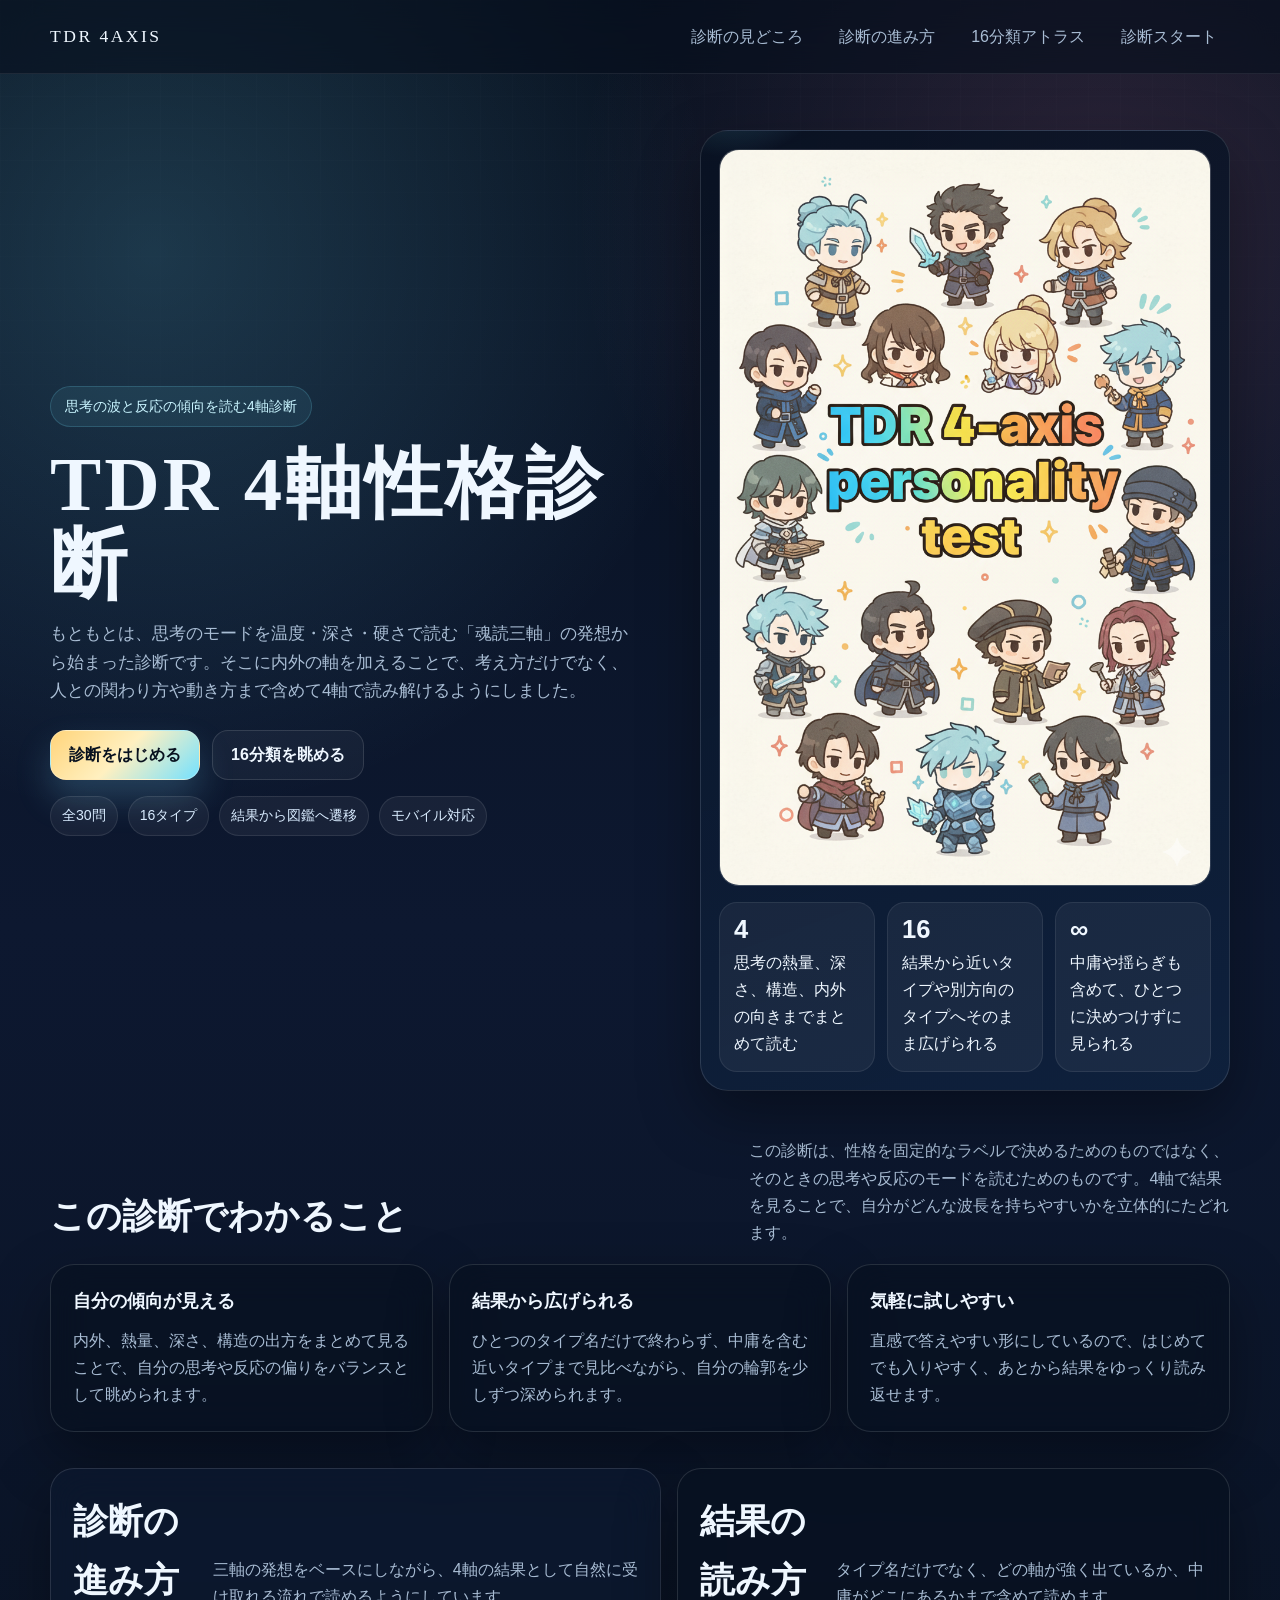
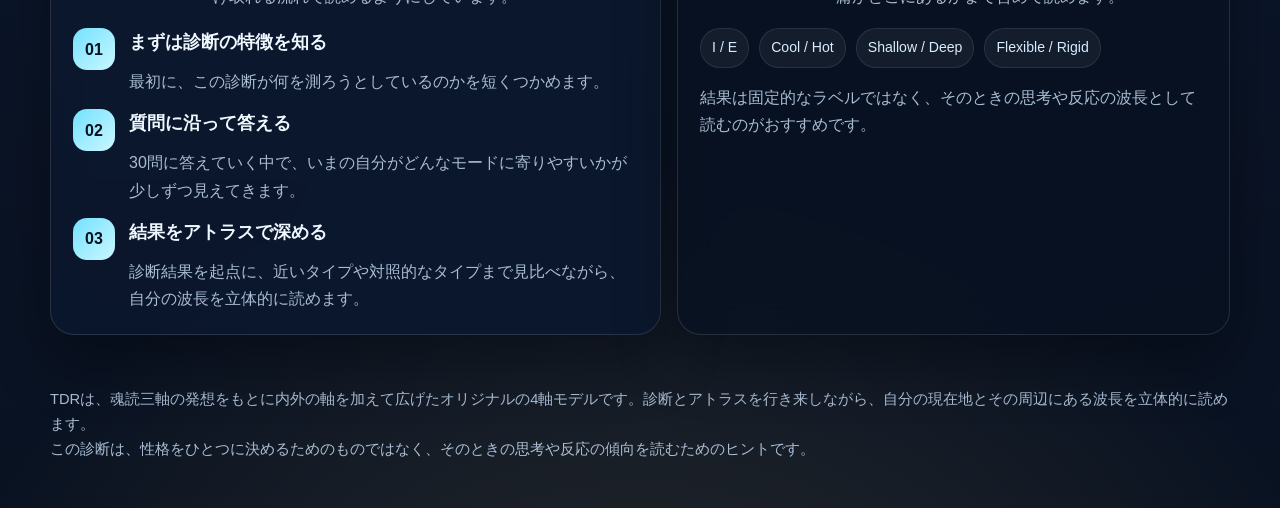
==== commit c0212a3b: "診断結果説明更新" ====
--- a/index.html
+++ b/index.html
@@ -348,7 +348,7 @@
 </main>
 
 <footer class="wrap footer">
-  TDRは、魂読三軸の発想をもとに内外の軸を加えて広げたオリジナルの4軸モデルです。診断とアトラスを行き来しながら、自分の現在地とその周辺にある波長を立体的に読めます。
+  TDRは、魂読三軸の発想をもとに内外の軸を加えて広げたオリジナルの4軸モデルです。診断とアトラスを行き来しながら、自分の現在地とその周辺にある波長を立体的に読めます。<br>この診断は、性格をひとつに決めるためのものではなく、そのときの思考や反応の傾向を読むためのヒントです。
 </footer>
 </body>
 </html>
@@ -357,3 +357,4 @@
 
 
 
+
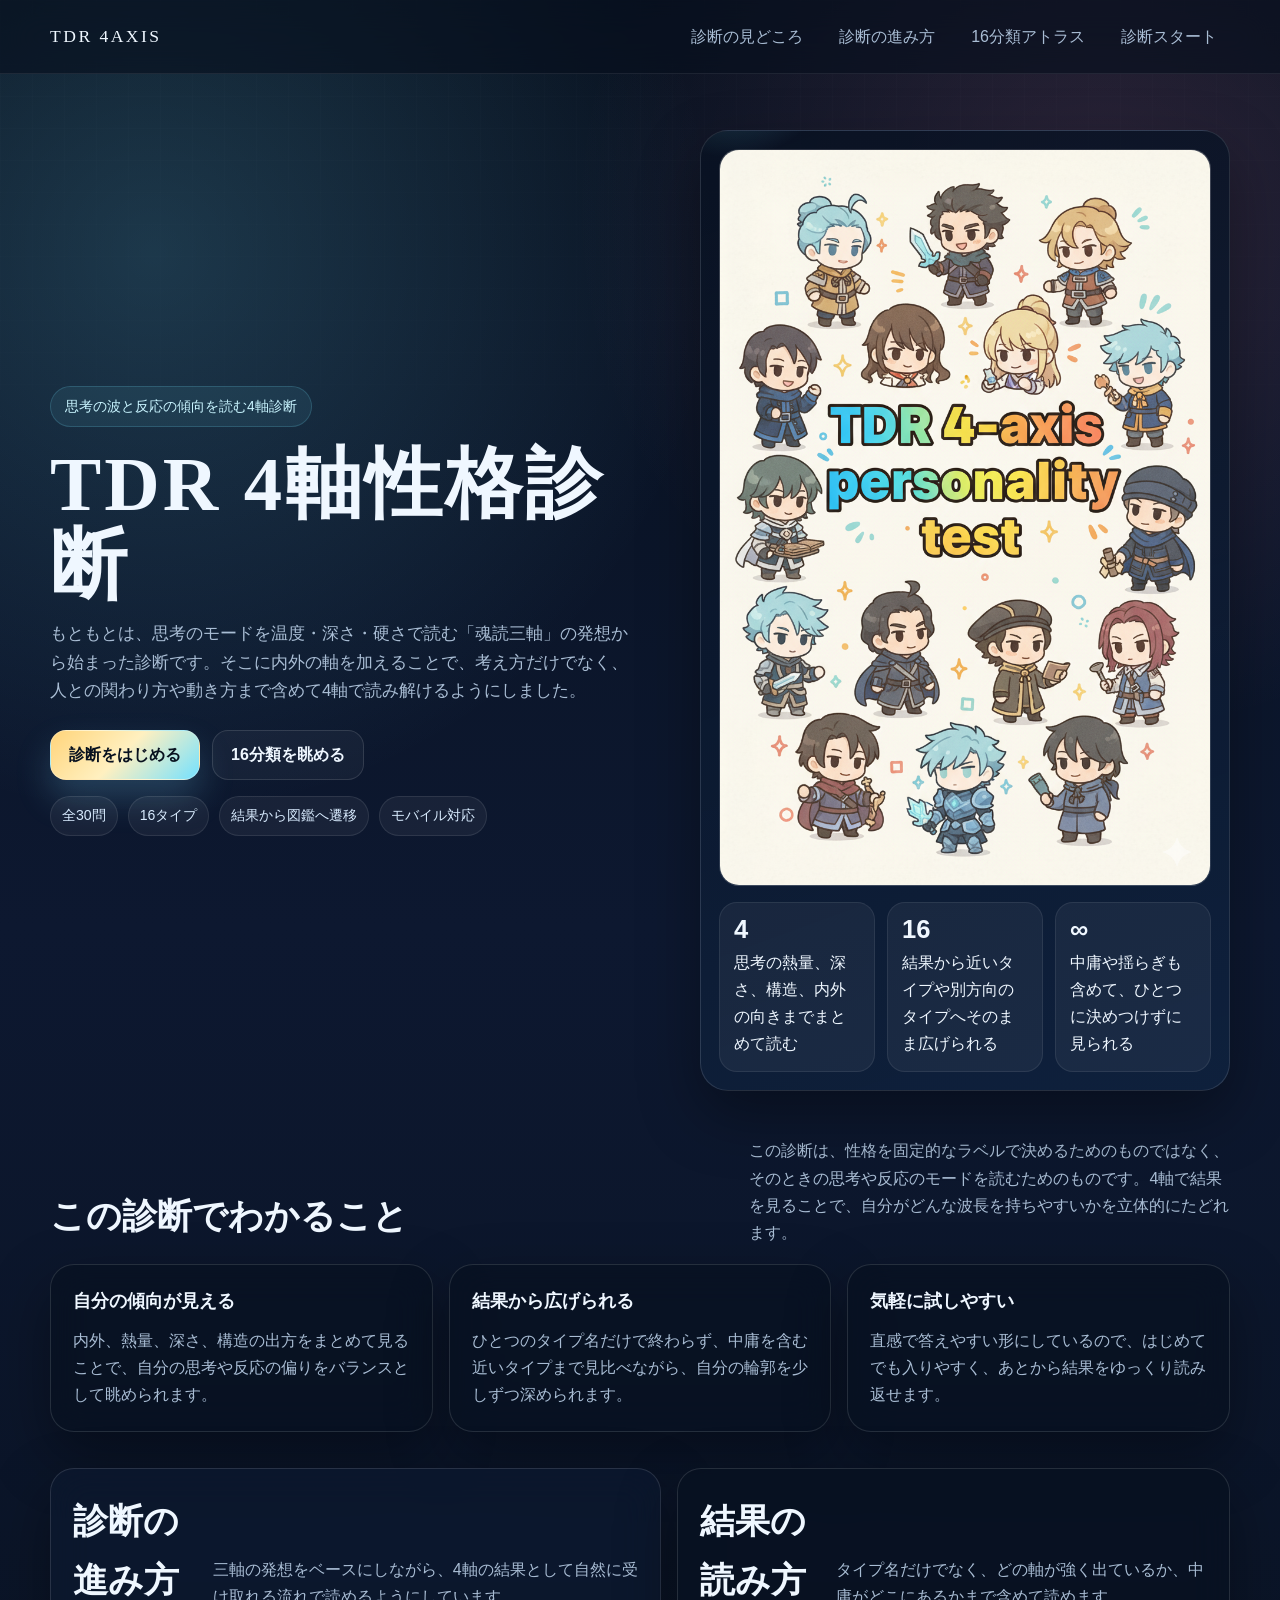
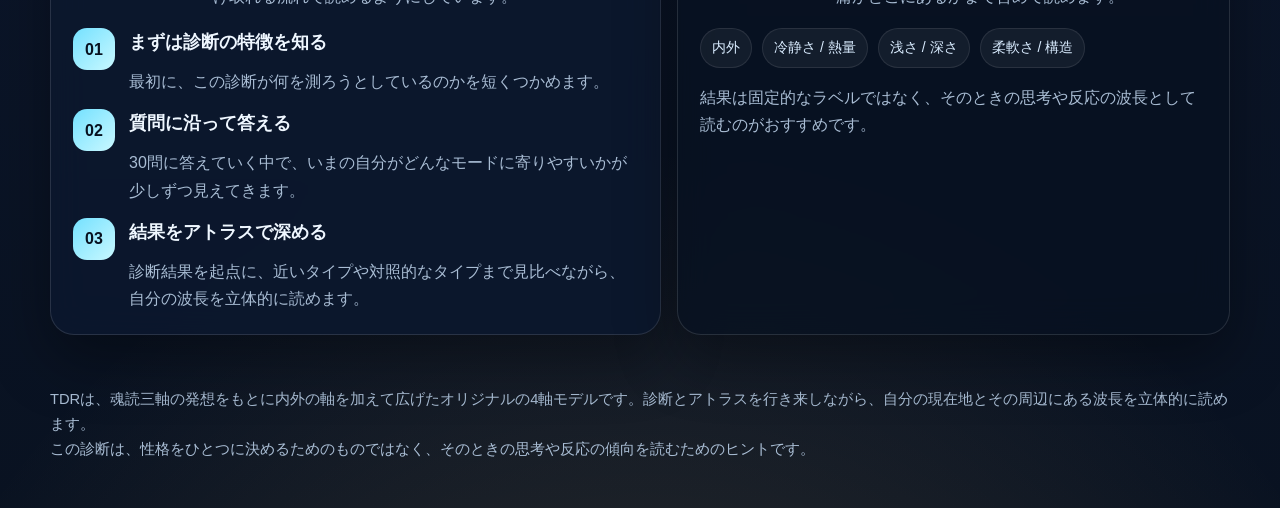
==== commit 9dd59666: "文言微調整" ====
--- a/index.html
+++ b/index.html
@@ -4,7 +4,7 @@
 <meta charset="utf-8">
 <meta name="viewport" content="width=device-width, initial-scale=1">
 <title>TDR 4軸性格診断 | 診断と16分類アトラス</title>
-<meta name="description" content="温度・深度・硬度・内外の4軸で、自分の可動域を見つけるTDR式診断。診断テストと16分類アトラスをひとつの世界観で体験できます。">
+<meta name="description" content="温度・深さ・硬さ・内外の4軸で、自分の可動域を見つけるTDR式診断。診断テストと16分類アトラスをひとつの世界観で体験できます。">
 <meta property="og:title" content="TDR 4軸性格診断">
 <meta property="og:description" content="動かせる自分を見つける診断と16分類アトラス。">
 <meta property="og:type" content="website">
@@ -336,10 +336,10 @@
           <p>タイプ名だけでなく、どの軸が強く出ているか、中庸がどこにあるかまで含めて読めます。</p>
         </div>
         <div class="pill-row">
-          <span class="pill">I / E</span>
-          <span class="pill">Cool / Hot</span>
-          <span class="pill">Shallow / Deep</span>
-          <span class="pill">Flexible / Rigid</span>
+          <span class="pill">内外</span>
+          <span class="pill">冷静さ / 熱量</span>
+          <span class="pill">浅さ / 深さ</span>
+          <span class="pill">柔軟さ / 構造</span>
         </div>
         <p style="margin-top:16px;color:var(--muted);">結果は固定的なラベルではなく、そのときの思考や反応の波長として読むのがおすすめです。</p>
       </article>
@@ -358,3 +358,5 @@
 
 
 
+
+
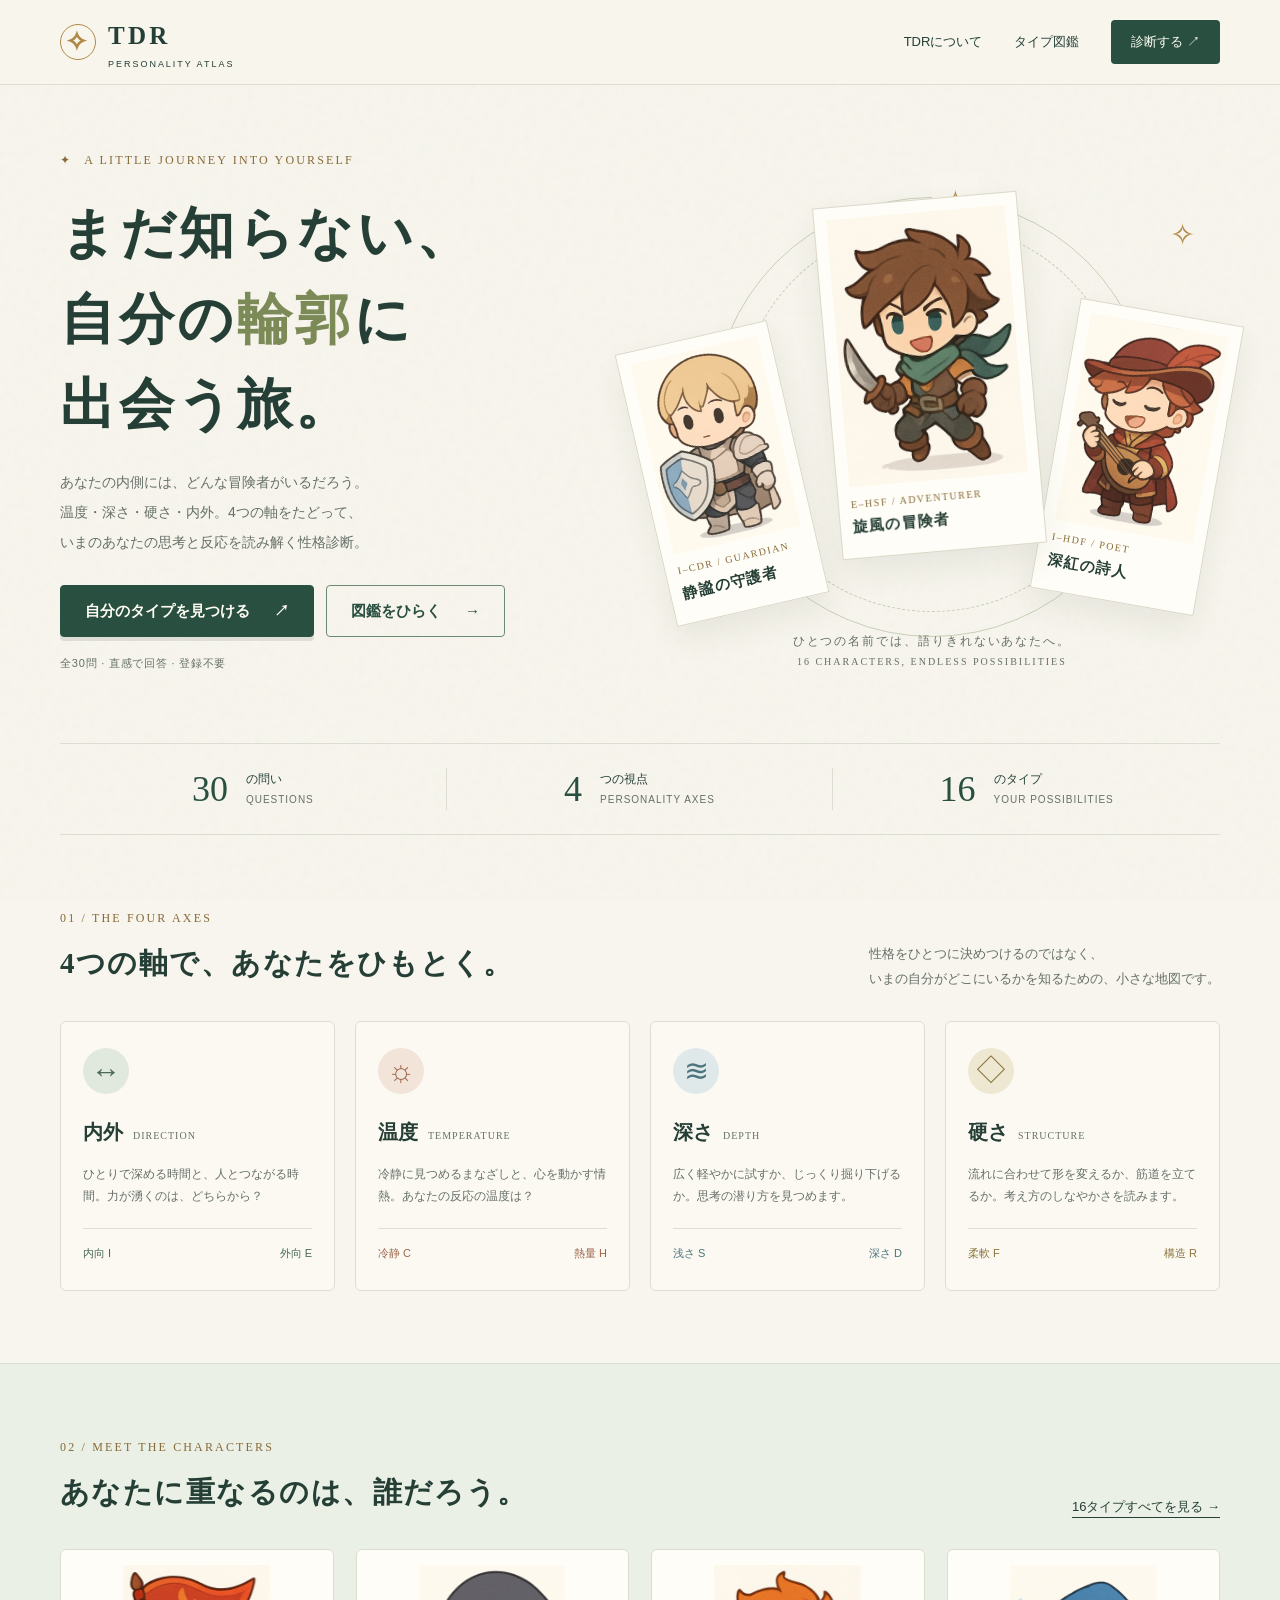
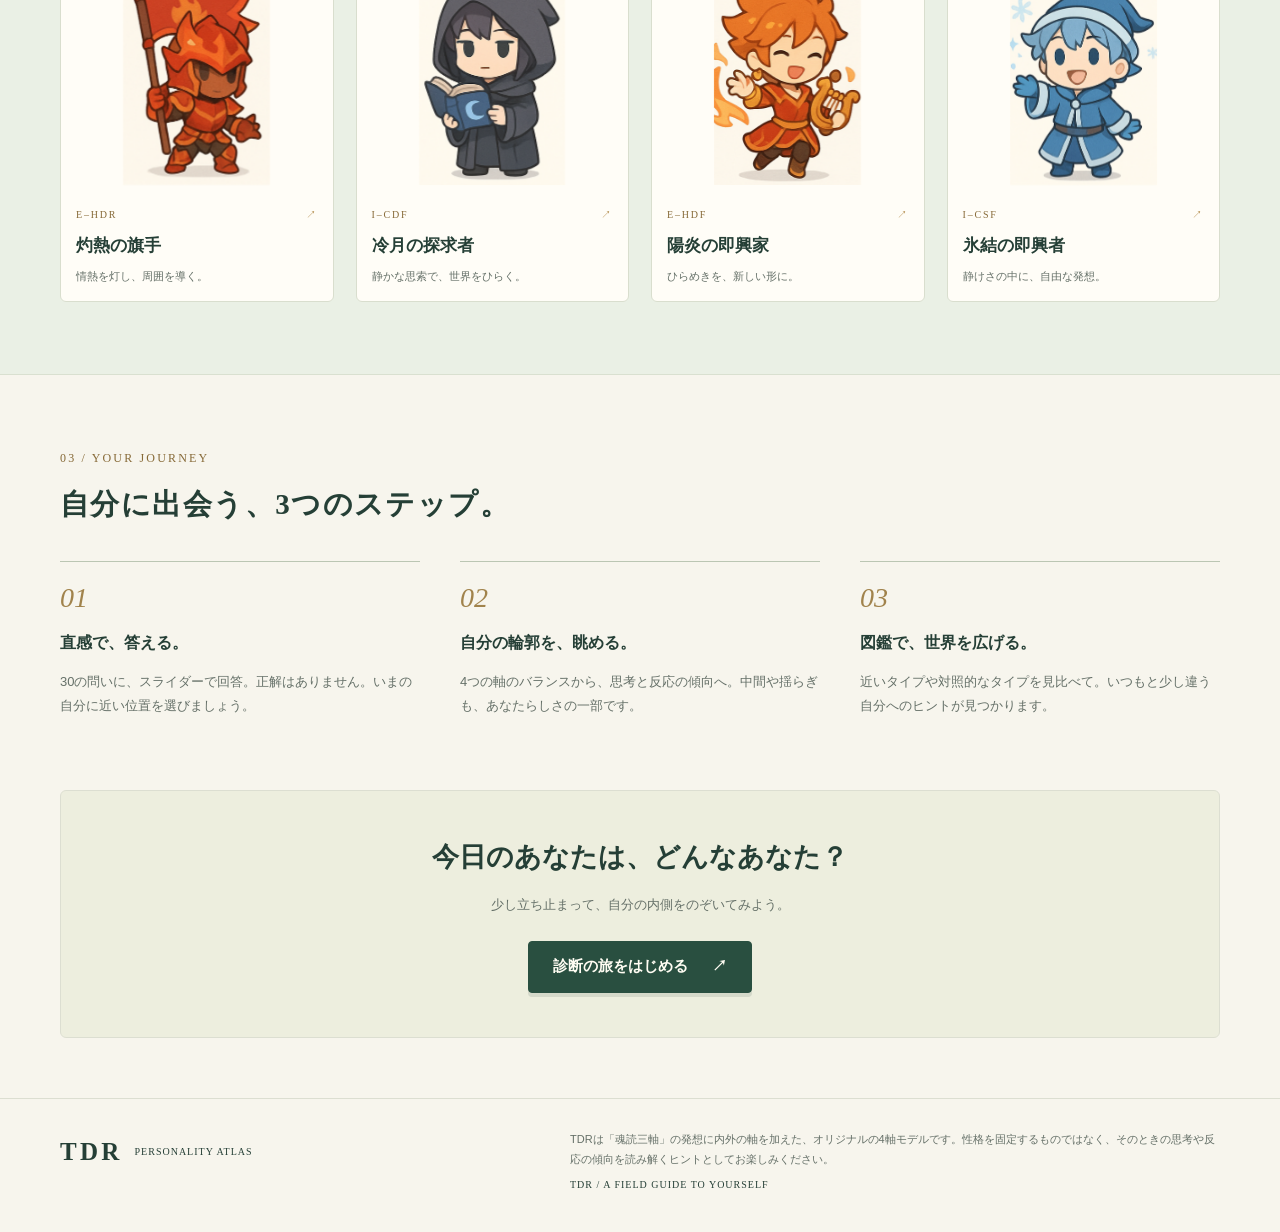
==== commit 0a9f53e3: "astra" ====
--- a/index.html
+++ b/index.html
@@ -1,4 +1,4 @@
-﻿<!DOCTYPE html>
+<!DOCTYPE html>
 <html lang="ja">
 <head>
 <meta charset="utf-8">
@@ -14,349 +14,64 @@
 <meta name="twitter:description" content="動かせる自分を見つける診断と16分類アトラス。">
 <meta name="twitter:image" content="https://zacky-gpt.github.io/tdr-site/assets/og.png">
 <link rel="icon" href="favicon.ico" type="image/x-icon">
-<style>
-:root{
-  --bg:#07111f;
-  --panel:rgba(8,17,33,.72);
-  --panel-strong:rgba(12,24,46,.9);
-  --line:rgba(255,255,255,.12);
-  --line-strong:rgba(142,210,255,.35);
-  --text:#eff7ff;
-  --muted:#a9bdd4;
-  --cyan:#74e1ff;
-  --gold:#ffd47a;
-  --rose:#ff8fc3;
-  --shadow:0 24px 60px rgba(0,0,0,.35);
-}
-*{box-sizing:border-box}
-html{scroll-behavior:smooth}
-body{
-  margin:0;
-  color:var(--text);
-  font-family:"Yu Gothic UI","Hiragino Sans","Noto Sans JP",sans-serif;
-  background:
-    radial-gradient(circle at 12% 12%, rgba(116,225,255,.18), transparent 26%),
-    radial-gradient(circle at 86% 10%, rgba(255,143,195,.14), transparent 24%),
-    radial-gradient(circle at 50% 120%, rgba(255,212,122,.16), transparent 30%),
-    linear-gradient(180deg, #08111f 0%, #0d1830 44%, #091221 100%);
-  line-height:1.7;
-  min-height:100vh;
-}
-body::before{
-  content:"";
-  position:fixed;
-  inset:0;
-  background-image:
-    linear-gradient(rgba(255,255,255,.03) 1px, transparent 1px),
-    linear-gradient(90deg, rgba(255,255,255,.03) 1px, transparent 1px);
-  background-size:32px 32px;
-  mask-image:linear-gradient(180deg, rgba(255,255,255,.42), transparent 78%);
-  pointer-events:none;
-}
-a{color:inherit}
-.wrap{width:min(1180px, calc(100% - 32px)); margin:0 auto}
-.site-nav{
-  position:sticky;
-  top:0;
-  z-index:20;
-  backdrop-filter:blur(18px);
-  background:rgba(7,15,30,.62);
-  border-bottom:1px solid rgba(255,255,255,.08);
-}
-.site-nav-inner{
-  display:flex;
-  align-items:center;
-  justify-content:space-between;
-  gap:16px;
-  padding:14px 0;
-}
-.brand{
-  font-family:"Yu Mincho","Hiragino Mincho ProN","MS PMincho",serif;
-  font-size:1.1rem;
-  letter-spacing:.14em;
-}
-.nav-links{display:flex; gap:10px; flex-wrap:wrap}
-.nav-links a{
-  text-decoration:none;
-  color:var(--muted);
-  padding:8px 12px;
-  border-radius:999px;
-  border:1px solid transparent;
-}
-.nav-links a:hover{color:var(--text); border-color:rgba(255,255,255,.12); background:rgba(255,255,255,.04)}
-.hero{
-  padding:56px 0 28px;
-  display:grid;
-  grid-template-columns:minmax(0,1.08fr) minmax(320px,.92fr);
-  gap:28px;
-  align-items:center;
-}
-.eyebrow{
-  display:inline-flex;
-  gap:10px;
-  align-items:center;
-  padding:8px 14px;
-  border-radius:999px;
-  background:rgba(116,225,255,.08);
-  border:1px solid rgba(116,225,255,.18);
-  color:#c9f5ff;
-  font-size:.86rem;
-}
-.hero h1{
-  margin:18px 0 14px;
-  font-family:"Yu Mincho","Hiragino Mincho ProN","MS PMincho",serif;
-  font-size:clamp(2.4rem,6vw,4.9rem);
-  line-height:1.05;
-  letter-spacing:.04em;
-}
-.hero p{
-  margin:0;
-  max-width:62ch;
-  color:var(--muted);
-  font-size:1.05rem;
-}
-.hero-actions{
-  display:flex;
-  gap:12px;
-  flex-wrap:wrap;
-  margin-top:24px;
-}
-.btn{
-  display:inline-flex;
-  align-items:center;
-  justify-content:center;
-  gap:10px;
-  min-height:50px;
-  padding:0 18px;
-  border-radius:16px;
-  border:1px solid var(--line);
-  text-decoration:none;
-  font-weight:700;
-  transition:transform .25s ease,border-color .25s ease,box-shadow .25s ease,background .25s ease;
-}
-.btn.primary{
-  color:#08111f;
-  background:linear-gradient(135deg, var(--gold), #fff0c0 48%, var(--cyan));
-  box-shadow:0 18px 35px rgba(125,211,252,.22);
-  border-color:rgba(255,255,255,.28);
-}
-.btn.secondary{background:rgba(255,255,255,.04); color:var(--text)}
-.btn:hover{transform:translateY(-2px); border-color:var(--line-strong); box-shadow:var(--shadow)}
-.hero-side{
-  position:relative;
-  padding:18px;
-  border-radius:28px;
-  background:linear-gradient(160deg, rgba(8,17,33,.85), rgba(16,37,67,.7));
-  border:1px solid rgba(255,255,255,.12);
-  box-shadow:var(--shadow);
-  overflow:hidden;
-}
-.hero-side::before{
-  content:"";
-  position:absolute;
-  inset:-20% auto auto -15%;
-  width:220px;
-  height:220px;
-  background:radial-gradient(circle, rgba(116,225,255,.32), transparent 70%);
-}
-.hero-visual{
-  position:relative;
-  overflow:hidden;
-  border-radius:20px;
-  border:1px solid rgba(255,255,255,.12);
-  background:linear-gradient(180deg, rgba(255,255,255,.1), rgba(255,255,255,.02));
-}
-.hero-visual img{display:block; width:100%; height:auto}
-.hero-stats{display:grid; grid-template-columns:repeat(3,1fr); gap:12px; margin-top:16px}
-.stat{padding:14px; border-radius:18px; background:rgba(255,255,255,.05); border:1px solid rgba(255,255,255,.08)}
-.stat strong{display:block; font-size:1.6rem; line-height:1; margin-bottom:6px}
-.section{padding:18px 0}
-.section-title{display:flex; justify-content:space-between; align-items:end; gap:16px; margin-bottom:18px}
-.section-title h2{margin:0; font-size:clamp(1.4rem,3vw,2.2rem)}
-.section-title p{margin:0; color:var(--muted); max-width:54ch}
-.grid-3{display:grid; grid-template-columns:repeat(3,1fr); gap:16px}
-.card{
-  position:relative;
-  overflow:hidden;
-  padding:22px;
-  border-radius:24px;
-  background:var(--panel);
-  border:1px solid var(--line);
-  backdrop-filter:blur(18px);
-  box-shadow:var(--shadow);
-}
-.card::before{
-  content:"";
-  position:absolute;
-  inset:0;
-  background:linear-gradient(120deg, transparent, rgba(255,255,255,.08), transparent);
-  transform:translateX(-140%);
-  transition:transform .9s ease;
-}
-.card:hover::before{transform:translateX(140%)}
-.card h3{margin:0 0 10px; font-size:1.1rem}
-.card p{margin:0; color:var(--muted)}
-.pill-row{display:flex; flex-wrap:wrap; gap:10px; margin-top:16px}
-.pill{padding:7px 11px; border-radius:999px; background:rgba(255,255,255,.05); border:1px solid rgba(255,255,255,.09); color:#d9ecff; font-size:.88rem}
-.story{display:grid; grid-template-columns:1.05fr .95fr; gap:16px}
-.feature-list{display:grid; gap:14px}
-.feature{display:grid; grid-template-columns:auto 1fr; gap:14px; align-items:start}
-.feature-num{
-  width:42px;
-  height:42px;
-  border-radius:14px;
-  display:grid;
-  place-items:center;
-  font-weight:800;
-  color:#08111f;
-  background:linear-gradient(135deg, var(--cyan), #c9f8ff);
-}
-.panel-strong{background:var(--panel-strong)}
-.footer{padding:34px 0 46px; color:var(--muted); font-size:.92rem}
-@media (max-width:980px){.hero,.story,.grid-3{grid-template-columns:1fr}}
-@media (max-width:720px){
-  .site-nav-inner{padding:12px 0}
-  .nav-links{display:none}
-  .wrap{width:min(100% - 24px, 1180px)}
-  .hero{padding:28px 0 18px}
-  .hero-side{padding:14px}
-  .hero-stats{grid-template-columns:1fr}
-  .card{padding:18px}
-}
-</style>
+<link rel="stylesheet" href="assets/site.css">
 </head>
 <body>
-<header class="site-nav">
-  <div class="wrap site-nav-inner">
-    <div class="brand">TDR 4AXIS</div>
-    <nav class="nav-links">
-      <a href="#about">診断の見どころ</a>
-      <a href="#flow">診断の進み方</a>
-      <a href="atlas/">16分類アトラス</a>
-      <a href="test/">診断スタート</a>
-    </nav>
+<a class="skip-link" href="#main">本文へ移動</a>
+<header class="site-nav"><div class="wrap site-nav-inner">
+  <a class="brand" href="./" aria-label="TDR トップ"><span class="brand-mark" aria-hidden="true">✧</span><span>TDR<small>PERSONALITY ATLAS</small></span></a>
+  <nav class="nav-links" aria-label="メインナビゲーション">
+    <a class="desktop-link" href="#about">TDRについて</a>
+    <a href="atlas/" >タイプ図鑑</a>
+    <a class="nav-cta" href="test/" >診断する <span aria-hidden="true">↗</span></a>
+  </nav>
+</div></header>
+<main id="main">
+  <div class="wrap">
+    <section class="home-hero" aria-labelledby="hero-title">
+      <div>
+        <div class="eyebrow">A little journey into yourself</div>
+        <h1 id="hero-title">まだ知らない、<br>自分の<em>輪郭</em>に<br>出会う旅。</h1>
+        <p class="hero-intro">あなたの内側には、どんな冒険者がいるだろう。<br>温度・深さ・硬さ・内外。4つの軸をたどって、<br>いまのあなたの思考と反応を読み解く性格診断。</p>
+        <div class="hero-actions"><a class="btn primary" href="test/">自分のタイプを見つける <span aria-hidden="true">↗</span></a><a class="btn secondary" href="atlas/">図鑑をひらく <span aria-hidden="true">→</span></a></div>
+        <p class="hero-note">全30問 · 直感で回答 · 登録不要</p>
+      </div>
+      <div class="hero-art" aria-label="TDRのキャラクターたち">
+        <div class="orbit" aria-hidden="true"></div><span class="art-spark" aria-hidden="true">✧</span>
+        <a class="specimen specimen-left" href="atlas/?type=I-CDR#I-CDR"><img src="images/i-cdr.png" alt="盾を持った静謐の守護者" width="328" height="493"><span class="specimen-code">I–CDR / GUARDIAN</span><strong>静謐の守護者</strong></a>
+        <a class="specimen specimen-main" href="atlas/?type=E-HSF#E-HSF"><img src="images/e-hsf.png" alt="旋風の冒険者のキャラクター" width="328" height="493" fetchpriority="high"><span class="specimen-code">E–HSF / ADVENTURER</span><strong>旋風の冒険者</strong></a>
+        <a class="specimen specimen-right" href="atlas/?type=I-HDF#I-HDF"><img src="images/i-hdf.png" alt="深紅の詩人のキャラクター" width="328" height="493"><span class="specimen-code">I–HDF / POET</span><strong>深紅の詩人</strong></a>
+        <div class="art-label">ひとつの名前では、語りきれないあなたへ。<span>16 CHARACTERS, ENDLESS POSSIBILITIES</span></div>
+      </div>
+    </section>
+    <div class="facts" aria-label="診断の特徴"><div class="fact"><strong>30</strong><span>の問い<small>QUESTIONS</small></span></div><div class="fact"><strong>4</strong><span>つの視点<small>PERSONALITY AXES</small></span></div><div class="fact"><strong>16</strong><span>のタイプ<small>YOUR POSSIBILITIES</small></span></div></div>
+    <section id="about" class="section">
+      <div class="section-heading"><div><span class="section-kicker">01 / The four axes</span><h2>4つの軸で、あなたをひもとく。</h2></div><p>性格をひとつに決めつけるのではなく、<br>いまの自分がどこにいるかを知るための、小さな地図です。</p></div>
+      <div class="axis-grid">
+        <article class="axis-card" style="--tint:#e1e9df;--ink:#496a56"><span class="axis-symbol" aria-hidden="true">↔</span><h3>内外<small>DIRECTION</small></h3><p>ひとりで深める時間と、人とつながる時間。力が湧くのは、どちらから？</p><div class="axis-poles"><span>内向 I</span><span>外向 E</span></div></article>
+        <article class="axis-card" style="--tint:#f2e4d9;--ink:#9d6349"><span class="axis-symbol" aria-hidden="true">☼</span><h3>温度<small>TEMPERATURE</small></h3><p>冷静に見つめるまなざしと、心を動かす情熱。あなたの反応の温度は？</p><div class="axis-poles"><span>冷静 C</span><span>熱量 H</span></div></article>
+        <article class="axis-card" style="--tint:#e0e9ea;--ink:#4c747e"><span class="axis-symbol" aria-hidden="true">≋</span><h3>深さ<small>DEPTH</small></h3><p>広く軽やかに試すか、じっくり掘り下げるか。思考の潜り方を見つめます。</p><div class="axis-poles"><span>浅さ S</span><span>深さ D</span></div></article>
+        <article class="axis-card" style="--tint:#eee8d3;--ink:#8b743c"><span class="axis-symbol" aria-hidden="true">◇</span><h3>硬さ<small>STRUCTURE</small></h3><p>流れに合わせて形を変えるか、筋道を立てるか。考え方のしなやかさを読みます。</p><div class="axis-poles"><span>柔軟 F</span><span>構造 R</span></div></article>
+      </div>
+    </section>
   </div>
-</header>
-
-<main class="wrap">
-  <section class="hero">
-    <div>
-      <div class="eyebrow">思考の波と反応の傾向を読む4軸診断</div>
-      <h1>TDR 4軸性格診断</h1>
-      <p>もともとは、思考のモードを温度・深さ・硬さで読む「魂読三軸」の発想から始まった診断です。そこに内外の軸を加えることで、考え方だけでなく、人との関わり方や動き方まで含めて4軸で読み解けるようにしました。</p>
-      <div class="hero-actions">
-        <a class="btn primary" href="test/">診断をはじめる</a>
-        <a class="btn secondary" href="atlas/">16分類を眺める</a>
-      </div>
-      <div class="pill-row">
-        <span class="pill">全30問</span>
-        <span class="pill">16タイプ</span>
-        <span class="pill">結果から図鑑へ遷移</span>
-        <span class="pill">モバイル対応</span>
-      </div>
+  <section class="atlas-preview section"><div class="wrap">
+    <div class="section-heading"><div><span class="section-kicker">02 / Meet the characters</span><h2>あなたに重なるのは、誰だろう。</h2></div><a class="text-link" href="atlas/">16タイプすべてを見る →</a></div>
+    <div class="preview-grid">
+      <a class="preview-card" href="atlas/?type=E-HDR#E-HDR"><img src="images/e-hdr.png" alt="灼熱の旗手" loading="lazy" width="328" height="493"><span class="section-kicker">E–HDR <span class="card-arrow">↗</span></span><h3>灼熱の旗手</h3><p>情熱を灯し、周囲を導く。</p></a>
+      <a class="preview-card" href="atlas/?type=I-CDF#I-CDF"><img src="images/i-cdf.png" alt="冷月の探求者" loading="lazy" width="328" height="493"><span class="section-kicker">I–CDF <span class="card-arrow">↗</span></span><h3>冷月の探求者</h3><p>静かな思索で、世界をひらく。</p></a>
+      <a class="preview-card" href="atlas/?type=E-HDF#E-HDF"><img src="images/e-hdf.png" alt="陽炎の即興家" loading="lazy" width="328" height="493"><span class="section-kicker">E–HDF <span class="card-arrow">↗</span></span><h3>陽炎の即興家</h3><p>ひらめきを、新しい形に。</p></a>
+      <a class="preview-card" href="atlas/?type=I-CSF#I-CSF"><img src="images/i-csf.png" alt="氷結の即興者" loading="lazy" width="328" height="493"><span class="section-kicker">I–CSF <span class="card-arrow">↗</span></span><h3>氷結の即興者</h3><p>静けさの中に、自由な発想。</p></a>
     </div>
-
-    <div class="hero-side">
-      <div class="hero-visual">
-        <img src="images/tdr-hero.png" alt="TDR 4軸性格診断のキービジュアル">
-      </div>
-      <div class="hero-stats">
-        <div class="stat">
-          <strong>4</strong>
-          <span>思考の熱量、深さ、構造、内外の向きまでまとめて読む</span>
-        </div>
-        <div class="stat">
-          <strong>16</strong>
-          <span>結果から近いタイプや別方向のタイプへそのまま広げられる</span>
-        </div>
-        <div class="stat">
-          <strong>∞</strong>
-          <span>中庸や揺らぎも含めて、ひとつに決めつけずに見られる</span>
-        </div>
-      </div>
-    </div>
-  </section>
-
-  <section id="about" class="section">
-    <div class="section-title">
-      <h2>この診断でわかること</h2>
-      <p>この診断は、性格を固定的なラベルで決めるためのものではなく、そのときの思考や反応のモードを読むためのものです。4軸で結果を見ることで、自分がどんな波長を持ちやすいかを立体的にたどれます。</p>
-    </div>
-    <div class="grid-3">
-      <article class="card">
-        <h3>自分の傾向が見える</h3>
-        <p>内外、熱量、深さ、構造の出方をまとめて見ることで、自分の思考や反応の偏りをバランスとして眺められます。</p>
-      </article>
-      <article class="card">
-        <h3>結果から広げられる</h3>
-        <p>ひとつのタイプ名だけで終わらず、中庸を含む近いタイプまで見比べながら、自分の輪郭を少しずつ深められます。</p>
-      </article>
-      <article class="card">
-        <h3>気軽に試しやすい</h3>
-        <p>直感で答えやすい形にしているので、はじめてでも入りやすく、あとから結果をゆっくり読み返せます。</p>
-      </article>
-    </div>
-  </section>
-
-  <section id="flow" class="section">
-    <div class="story">
-      <article class="card panel-strong">
-        <div class="section-title">
-          <h2>診断の進み方</h2>
-          <p>三軸の発想をベースにしながら、4軸の結果として自然に受け取れる流れで読めるようにしています。</p>
-        </div>
-        <div class="feature-list">
-          <div class="feature">
-            <div class="feature-num">01</div>
-            <div>
-              <h3>まずは診断の特徴を知る</h3>
-              <p>最初に、この診断が何を測ろうとしているのかを短くつかめます。</p>
-            </div>
-          </div>
-          <div class="feature">
-            <div class="feature-num">02</div>
-            <div>
-              <h3>質問に沿って答える</h3>
-              <p>30問に答えていく中で、いまの自分がどんなモードに寄りやすいかが少しずつ見えてきます。</p>
-            </div>
-          </div>
-          <div class="feature">
-            <div class="feature-num">03</div>
-            <div>
-              <h3>結果をアトラスで深める</h3>
-              <p>診断結果を起点に、近いタイプや対照的なタイプまで見比べながら、自分の波長を立体的に読めます。</p>
-            </div>
-          </div>
-        </div>
-      </article>
-
-      <article class="card">
-        <div class="section-title">
-          <h2>結果の読み方</h2>
-          <p>タイプ名だけでなく、どの軸が強く出ているか、中庸がどこにあるかまで含めて読めます。</p>
-        </div>
-        <div class="pill-row">
-          <span class="pill">内外</span>
-          <span class="pill">冷静さ / 熱量</span>
-          <span class="pill">浅さ / 深さ</span>
-          <span class="pill">柔軟さ / 構造</span>
-        </div>
-        <p style="margin-top:16px;color:var(--muted);">結果は固定的なラベルではなく、そのときの思考や反応の波長として読むのがおすすめです。</p>
-      </article>
-    </div>
-  </section>
+  </div></section>
+  <div class="wrap">
+    <section id="flow" class="section">
+      <div class="section-heading"><div><span class="section-kicker">03 / Your journey</span><h2>自分に出会う、3つのステップ。</h2></div></div>
+      <div class="journey"><article><span class="step-no">01</span><h3>直感で、答える。</h3><p>30の問いに、スライダーで回答。正解はありません。いまの自分に近い位置を選びましょう。</p></article><article><span class="step-no">02</span><h3>自分の輪郭を、眺める。</h3><p>4つの軸のバランスから、思考と反応の傾向へ。中間や揺らぎも、あなたらしさの一部です。</p></article><article><span class="step-no">03</span><h3>図鑑で、世界を広げる。</h3><p>近いタイプや対照的なタイプを見比べて。いつもと少し違う自分へのヒントが見つかります。</p></article></div>
+    </section>
+    <section class="closing"><h2>今日のあなたは、どんなあなた？</h2><p>少し立ち止まって、自分の内側をのぞいてみよう。</p><a class="btn primary" href="test/">診断の旅をはじめる <span aria-hidden="true">↗</span></a></section>
+  </div>
 </main>
-
-<footer class="wrap footer">
-  TDRは、魂読三軸の発想をもとに内外の軸を加えて広げたオリジナルの4軸モデルです。診断とアトラスを行き来しながら、自分の現在地とその周辺にある波長を立体的に読めます。<br>この診断は、性格をひとつに決めるためのものではなく、そのときの思考や反応の傾向を読むためのヒントです。
-</footer>
+<footer class="footer"><div class="wrap footer-inner"><div class="brand">TDR<small>PERSONALITY ATLAS</small></div><div><p>TDRは「魂読三軸」の発想に内外の軸を加えた、オリジナルの4軸モデルです。性格を固定するものではなく、そのときの思考や反応の傾向を読み解くヒントとしてお楽しみください。</p><small>TDR / A FIELD GUIDE TO YOURSELF</small></div></div></footer>
 </body>
-</html>
-
-
-
-
-
-
-
-
+</html>
--- a/assets/site.css
+++ b/assets/site.css
@@ -0,0 +1,310 @@
+/* Shared visual language: an illustrated field guide to the self. */
+:root{--bg:#f7f5ed;--paper:#fffdf7;--text:#253f36;--muted:#657068;--line:#dcded1;--line-strong:#6c8975;--green:#294f40;--gold:#b08846;--cyan:#587f80;--rose:#b36d57;--panel:var(--paper);--panel-strong:#edf0e5;--shadow:0 12px 32px #263f3610;--serif:"Yu Mincho","Hiragino Mincho ProN",serif}
+
+*{box-sizing:border-box}
+html{scroll-behavior:smooth;scroll-padding-top:100px}
+body{margin:0;background:var(--bg);color:var(--text);font-family:"Yu Gothic UI","Hiragino Sans","Meiryo",sans-serif;font-size:15px;line-height:1.85}
+body::before{content:"";position:fixed;inset:0;pointer-events:none;z-index:-1;background-image:url("data:image/svg+xml,%3Csvg viewBox='0 0 180 180' xmlns='http://www.w3.org/2000/svg'%3E%3Cfilter id='n'%3E%3CfeTurbulence type='fractalNoise' baseFrequency='.72' numOctaves='3' stitchTiles='stitch'/%3E%3C/filter%3E%3Cpath fill='%23000' opacity='.035' filter='url(%23n)' d='M0 0h180v180H0z'/%3E%3C/svg%3E")}
+a{color:inherit}
+button,input,select{font:inherit}
+button,a,input,select{-webkit-tap-highlight-color:transparent}
+a,button,input,select{touch-action:manipulation}
+a:focus-visible,button:focus-visible,input:focus-visible,select:focus-visible{outline:3px solid #a37b34;outline-offset:5px}
+button:disabled,select:disabled{opacity:.45;cursor:default}
+::selection{background:#dbe4cc}
+.wrap{width:min(1160px,calc(100% - 64px));margin:auto}
+.skip-link{position:fixed;left:16px;top:-80px;background:var(--green);color:white;padding:12px 20px;z-index:100}
+.skip-link:focus{top:12px}
+.site-nav{border-bottom:1px solid var(--line);background:#f7f5edf2;position:sticky;top:0;z-index:30;backdrop-filter:blur(12px)}
+.site-nav-inner{display:flex;align-items:center;justify-content:space-between;min-height:84px;gap:24px}
+.brand{display:flex;align-items:center;gap:12px;text-decoration:none;font-family:Georgia,serif;font-size:25px;letter-spacing:.13em;font-weight:bold;white-space:nowrap}
+.brand-mark{width:36px;height:36px;display:grid;place-items:center;border:1px solid var(--gold);border-radius:50%;color:var(--gold);font-size:27px;line-height:1}
+.brand small{display:block;font:9px/1.3 sans-serif;letter-spacing:.22em}
+.nav-links{display:flex;align-items:center;gap:32px;font-size:13px}
+.nav-links a{text-decoration:none}
+.nav-links a:hover{color:#91662d}
+.nav-links a[aria-current="page"]{text-decoration:underline;text-underline-offset:8px}
+.nav-links .nav-cta{background:var(--green);color:#fffdf3;padding:10px 20px;border-radius:4px}
+.eyebrow,.section-kicker{display:block;color:#876a38;font-family:Georgia,"Yu Mincho",serif;font-size:12px;letter-spacing:.18em;text-transform:uppercase}
+.eyebrow::before{content:"✦";margin-right:12px}
+.btn{display:inline-flex;align-items:center;justify-content:center;gap:24px;min-height:52px;padding:12px 24px;border:1px solid var(--line-strong);border-radius:4px;text-decoration:none;font-weight:600;cursor:pointer;transition:background .2s,transform .2s;line-height:1.5}
+.btn.primary{background:var(--green);color:#fffdf3;border-color:var(--green);box-shadow:0 4px 0 #172e251c}
+.btn.secondary{background:transparent;color:var(--green)}
+.btn:hover:not(:disabled){transform:translateY(-2px);background:#e7ebdd}
+.btn.primary:hover{background:#3d6451}
+.text-link{font-size:13px;text-underline-offset:6px;white-space:nowrap}
+.home-hero{display:grid;grid-template-columns:1fr 1.06fr;gap:40px;align-items:center;padding:64px 0 58px;min-height:650px}
+.home-hero h1{font-family:var(--serif);font-weight:600;font-size:clamp(36px,4.3vw,59px);letter-spacing:.065em;line-height:1.55;margin:20px 0}
+.home-hero h1 em{font-style:normal;color:#7b8a57;position:relative}
+.hero-intro{font-size:14px;color:var(--muted);line-height:2.15;max-width:440px}
+.hero-actions{display:flex;gap:12px;flex-wrap:wrap;margin-top:28px}
+.hero-note{font-size:11px;color:var(--muted);margin-top:16px;letter-spacing:.07em}
+.hero-art{position:relative;height:520px;isolation:isolate}
+.orbit{position:absolute;border:1px solid #c8ceb9;border-radius:50%;width:440px;height:440px;left:50%;top:50%;transform:translate(-50%,-50%);z-index:-1}
+.orbit::before{content:"";position:absolute;inset:24px;border:1px dashed #c8ceb9;border-radius:50%}
+.orbit::after{content:"✧";position:absolute;top:-25px;left:50%;font-size:32px;background:var(--bg);padding:0 10px;color:var(--gold)}
+.specimen{position:absolute;background:#fffdf7;border:1px solid #dbd8c9;padding:12px 12px 16px;box-shadow:0 14px 30px #33422d13;text-decoration:none;transition:transform .25s;display:block}
+.specimen img{width:100%;display:block;object-fit:contain;mix-blend-mode:multiply;aspect-ratio:2/3}
+.specimen .specimen-code{display:block;font-family:Georgia,serif;letter-spacing:.15em;font-size:10px;color:#876a38;margin-top:8px}
+.specimen strong{display:block;font-family:var(--serif);font-size:15px;letter-spacing:.08em}
+.specimen-main{width:205px;left:calc(50% - 105px);top:42px;z-index:3;transform:rotate(-5deg)}
+.specimen-left{width:156px;left:0;top:177px;transform:rotate(-13deg);z-index:2}
+.specimen-right{width:166px;right:0;top:153px;transform:rotate(10deg);z-index:2}
+.specimen:hover{transform:rotate(0) translateY(-8px);z-index:4}
+.art-label{position:absolute;bottom:10px;left:0;width:100%;text-align:center;font-family:var(--serif);font-size:12px;letter-spacing:.16em;color:var(--muted)}
+.art-label span{display:block;font:10px Georgia,serif;letter-spacing:.2em;margin-top:4px}
+.art-spark{position:absolute;right:25px;top:50px;color:var(--gold);font-size:30px}
+.facts{display:grid;grid-template-columns:repeat(3,1fr);border-top:1px solid var(--line);border-bottom:1px solid var(--line);padding:24px 0}
+.fact{display:flex;justify-content:center;align-items:center;gap:18px;border-right:1px solid var(--line)}
+.fact:last-child{border:0}
+.fact strong{font:36px Georgia,serif;color:var(--green)}
+.fact span{font-size:12px;line-height:1.8}
+.fact small{display:block;color:var(--muted);font-size:10px;letter-spacing:.1em}
+.section{padding:72px 0}
+.section-heading{display:flex;align-items:end;justify-content:space-between;gap:32px;margin-bottom:30px}
+.section-heading h2{font-family:var(--serif);font-size:29px;font-weight:600;letter-spacing:.05em;margin:8px 0 0}
+.section-heading p{font-size:13px;color:var(--muted);max-width:430px;margin:0}
+.axis-grid{display:grid;grid-template-columns:repeat(4,1fr);gap:20px}
+.axis-card{padding:26px 22px;border:1px solid var(--line);background:#fffdf780;border-radius:6px}
+.axis-card .axis-symbol{width:46px;height:46px;display:grid;place-items:center;font:30px Georgia,serif;border-radius:50%;background:var(--tint);color:var(--ink);margin-bottom:20px}
+.axis-card h3{font-family:var(--serif);font-size:20px;margin:0 0 12px}
+.axis-card h3 small{font:10px Georgia,serif;color:var(--muted);margin-left:10px;letter-spacing:.1em}
+.axis-card p{font-size:12px;color:var(--muted);margin:0;line-height:1.9}
+.axis-poles{display:flex;justify-content:space-between;gap:8px;margin-top:20px;padding-top:14px;border-top:1px solid var(--line);font-size:11px;color:var(--ink)}
+.atlas-preview{background:#eaf0e5;border-block:1px solid #d9e0d0}
+.preview-grid{display:grid;grid-template-columns:repeat(4,1fr);gap:22px}
+.preview-card{display:block;text-decoration:none;background:var(--paper);border:1px solid #d9dece;border-radius:6px;padding:15px;transition:transform .2s,box-shadow .2s}
+.preview-card:hover{transform:translateY(-6px);box-shadow:var(--shadow)}
+.preview-card img{width:100%;height:220px;object-fit:contain;mix-blend-mode:multiply}
+.preview-card .section-kicker{font-size:10px;margin-top:12px}
+.preview-card h3{font-family:var(--serif);font-size:17px;margin:5px 0}
+.preview-card p{font-size:11px;color:var(--muted);margin:0}
+.preview-card .card-arrow{float:right;color:var(--gold)}
+.journey{display:grid;grid-template-columns:repeat(3,1fr);gap:40px}
+.journey article{border-top:1px solid #bbc6b3;padding-top:20px}
+.journey .step-no{font:italic 28px Georgia,serif;color:#a1834c}
+.journey h3{font-size:16px;font-family:var(--serif);margin:12px 0}
+.journey p{font-size:13px;color:var(--muted);margin:0}
+.closing{text-align:center;border:1px solid var(--line);background:#edeede;padding:44px 24px;border-radius:6px;margin-bottom:60px}
+.closing h2{font:600 27px/1.7 var(--serif);margin:0 0 12px}
+.closing p{font-size:13px;color:var(--muted);margin:0 0 24px}
+.footer{border-top:1px solid var(--line);padding:30px 0 35px}
+.footer-inner{display:flex;justify-content:space-between;gap:35px;align-items:start}
+.footer p{font-size:11px;color:var(--muted);max-width:650px;margin:0}
+.footer small{font:10px Georgia,serif;letter-spacing:.1em}
+
+/* Quiz and atlas share the same paper, ink, typography and controls. */
+.inner-page>.wrap{padding-top:28px;padding-bottom:56px}
+.topbar{display:flex;justify-content:space-between;font-size:12px;margin-bottom:24px}
+.topbar a{text-decoration:none}
+.hero{padding:32px 0 34px;border-bottom:1px solid var(--line)}
+.hero h1{font:600 clamp(26px,3.5vw,42px)/1.5 var(--serif);letter-spacing:.04em;margin:14px 0}
+.hero>p{max-width:750px;margin:0;color:var(--muted);font-size:13px}
+.layout{display:grid;grid-template-columns:minmax(0,1.3fr) minmax(0,.8fr);gap:28px;margin-top:28px;align-items:start}
+.card{padding:28px;background:var(--paper);border:1px solid var(--line);border-radius:6px}
+.layout aside.card{position:sticky;top:110px;background:#edf0e5}
+.result-illustration{text-align:center;border-bottom:1px solid #d2dac7;margin-bottom:24px;padding-bottom:18px}
+.result-illustration img{height:170px;width:140px;object-fit:contain;mix-blend-mode:multiply}
+.result-illustration p{font-size:12px;color:var(--muted);margin:6px 0}
+.result-title{font:600 22px/1.65 var(--serif);margin-bottom:18px}
+.codebox{display:flex;gap:12px;align-items:center;font-size:12px;margin-bottom:16px}
+.code{display:inline-block;padding:5px 12px;border:1px solid #b9c6ae;border-radius:3px;color:var(--green);background:#e4eadb;font:13px/1.8 Georgia,serif;letter-spacing:.1em}
+.tags{display:flex;gap:7px;flex-wrap:wrap;margin:14px 0}
+.tag{padding:3px 9px;background:#e6ebde;border-radius:3px;font-size:11px}
+.progress-shell{margin-top:24px;max-width:750px}
+.progress-head{display:flex;justify-content:space-between;font-size:11px;color:var(--muted);letter-spacing:.08em;margin-bottom:9px}
+.progress-track{height:6px;background:#dfe4d5;border-radius:8px;overflow:hidden}
+.progress-bar{height:100%;background:#5c7a51;transition:width .2s}
+.question{padding:22px 0;border-bottom:1px solid var(--line)}
+.question:first-child{padding-top:0}
+.question-head{display:flex;align-items:start;gap:14px;margin-bottom:18px;font-size:14px;line-height:1.8}
+.question-num{font:italic 20px/1.5 Georgia,serif;color:#957541;min-width:28px}
+.question-head label{cursor:pointer}
+.range-row{display:flex;gap:15px;align-items:center}
+.range-row input{width:100%;height:30px;accent-color:var(--green);cursor:pointer}
+.bubble{min-width:42px;text-align:center;background:#edf0e5;border:1px solid #d8dfcc;border-radius:4px;font:14px/2.1 Georgia,serif}
+.scale{display:flex;justify-content:space-between;padding-right:57px;font-size:10px;color:var(--muted)}
+.toolbar{display:flex;flex-wrap:wrap;gap:12px;margin-top:26px}
+.hidden{display:none!important}
+.foot{font-size:11px;color:var(--muted);margin-top:18px;line-height:1.9}
+.axis+.axis{margin-top:18px}
+.axis-head{display:flex;justify-content:space-between;gap:8px;font-size:12px;margin-bottom:7px}
+.axis-head>span:last-child{font-size:10px;color:var(--muted)}
+.barwrap{height:8px;background:#d7dfcd;border-radius:8px;overflow:hidden}
+.bar{height:100%;background:#648782;transition:width .4s}
+.bar.t{background:#bd8062}
+.bar.d{background:#6a8558}
+.bar.r{background:#b19856}
+.rng{position:relative;background:#dee3d5;height:3px;margin-top:6px}
+.rng span{position:absolute;top:0;bottom:0;background:#819373}
+.variants{display:grid;gap:10px;margin-top:14px}
+.vcard{display:block;padding:16px;border:1px solid #cbd5be;background:#f9faf3;border-radius:4px;text-decoration:none}
+.vcard:hover{border-color:var(--green)}
+.vtitle{font-family:var(--serif);font-weight:600;font-size:16px;margin-bottom:4px}
+.chip-grid{display:grid;grid-template-columns:repeat(8,minmax(0,1fr));gap:12px;margin-top:30px}
+.chip{padding:8px 6px 10px;text-align:center;text-decoration:none;background:#fffdf7;border:1px solid var(--line);border-radius:4px;transition:transform .2s,border-color .2s}
+.chip:hover{transform:translateY(-4px);border-color:var(--green)}
+.chip img{display:block;width:100%;height:90px;object-fit:contain;mix-blend-mode:multiply}
+.chip span{display:block;font:11px Georgia,serif;letter-spacing:.07em;margin-top:8px}
+.chip small{display:block;font-size:9px;margin-top:3px}
+.filterbar{position:sticky;top:84px;z-index:10;display:flex;gap:14px;align-items:end;flex-wrap:wrap;padding:18px 20px;margin:28px 0;background:#eef0e5f5;backdrop-filter:blur(10px);border:1px solid #d3dac6;border-radius:5px}
+.filterbar .row{display:flex;flex-direction:column;gap:6px;flex:1;min-width:115px}
+.filterbar label{font-size:10px;color:var(--muted)}
+.filterbar select,.filterbar button{min-height:42px;padding:0 12px;background:var(--paper);color:var(--text);border:1px solid #c7d0bb;border-radius:3px;font-size:12px}
+.filterbar button{cursor:pointer}
+.filterbar .count{font-size:11px;align-self:center;margin-left:auto;white-space:nowrap}
+.list{display:grid;gap:28px}
+.type{scroll-margin-top:230px;padding:32px}
+.card-head{display:grid;grid-template-columns:1fr auto;gap:24px;align-items:start}
+.name{font:600 27px/1.6 var(--serif);letter-spacing:.04em}
+.desc{font-size:13px;color:var(--muted);margin-top:10px}
+.meta{display:grid;grid-template-columns:240px minmax(0,1fr);gap:35px;margin-top:24px}
+.visual{background:#f4f2e9;border:1px solid #e3e0d3;border-radius:50% 50% 5px 5px;overflow:hidden;align-self:start;padding:16px}
+.visual img{display:block;width:100%;height:290px;object-fit:contain;mix-blend-mode:multiply}
+.longdesc{font-size:13px;line-height:2.1;color:var(--muted)}
+.adjust-note{font-size:11px;color:#876a38;margin-top:20px}
+.adjusts{display:grid;grid-template-columns:1fr 1fr;gap:12px;margin-top:12px}
+.adjust{font-size:12px;background:#f2f3e9;border-left:2px solid #a9b993;padding:14px}
+.adjust strong{display:block;font-size:11px;margin-bottom:6px}
+.to-top{position:fixed;right:20px;bottom:20px;z-index:20;width:50px;height:50px;border:1px solid #5b7457;background:var(--green);color:white;border-radius:50%;font-size:10px;cursor:pointer;opacity:0;pointer-events:none;transition:opacity .2s}
+.to-top.show{opacity:1;pointer-events:auto}
+
+.specimen img{height:auto}
+
+.type{scroll-margin-top:130px}
+
+@media(min-width:1500px){.home-hero{padding-top:80px;padding-bottom:80px}
+}
+
+@media(max-width:1000px){.nav-links{gap:20px}
+.home-hero{gap:20px}
+.hero-art{height:470px}
+.specimen-main{width:180px;left:calc(50% - 90px)}
+.specimen-left{width:132px;top:180px}
+.specimen-right{width:140px;top:164px}
+.orbit{width:350px;height:350px}
+.axis-grid{gap:12px}
+.axis-card{padding:22px 16px}
+.preview-grid{gap:14px}
+.preview-card img{height:180px}
+.layout{grid-template-columns:minmax(0,1.2fr) minmax(0,.85fr);gap:18px}
+.card{padding:22px}
+.chip-grid{grid-template-columns:repeat(4,minmax(0,1fr))}
+.meta{grid-template-columns:200px 1fr;gap:24px}
+.visual img{height:260px}
+}
+
+@media(max-width:760px){.wrap{width:calc(100% - 36px)}
+.site-nav-inner{min-height:70px;gap:12px}
+.brand{font-size:21px;gap:8px}
+.brand-mark{width:30px;height:30px;font-size:23px}
+.brand small{font-size:8px}
+.nav-links{gap:16px;font-size:11px}
+.nav-links .desktop-link{display:none}
+.nav-links .nav-cta{padding:8px 12px}
+.home-hero{grid-template-columns:1fr;padding:38px 0 28px;gap:18px}
+.home-hero h1{font-size:clamp(34px,7.5vw,48px);margin:18px 0}
+.hero-intro{max-width:100%;font-size:13px}
+.hero-art{height:450px;width:min(440px,100%);margin:auto}
+.specimen-main{width:180px;top:20px}
+.specimen-left{width:138px;top:147px}
+.specimen-right{width:145px;top:125px}
+.art-label{bottom:0}
+.art-spark{top:8px}
+.orbit{width:330px;height:330px}
+.facts{padding:19px 0}
+.fact{gap:9px}
+.fact strong{font-size:27px}
+.fact span{font-size:10px}
+.fact small{font-size:8px}
+.section{padding:46px 0}
+.section-heading{display:block;margin-bottom:24px}
+.section-heading h2{font-size:25px}
+.section-heading p{margin-top:14px}
+.section-heading>.text-link{display:inline-block;margin-top:14px}
+.axis-grid{grid-template-columns:repeat(2,1fr);gap:12px}
+.axis-card h3{font-size:18px}
+.axis-card h3 small{margin-left:5px;font-size:9px}
+.axis-card p{font-size:11px}
+.preview-grid{grid-template-columns:repeat(2,1fr);gap:12px}
+.preview-card{padding:12px}
+.preview-card img{height:180px}
+.preview-card h3{font-size:15px}
+.preview-card p{font-size:10px}
+.journey{grid-template-columns:1fr;gap:24px}
+.journey article{display:grid;grid-template-columns:38px 1fr;column-gap:14px;padding-top:18px}
+.journey .step-no{grid-row:span 2}
+.journey h3{margin:0 0 8px}
+.closing{padding:30px 20px;margin-bottom:40px}
+.closing h2{font-size:22px}
+.footer-inner{display:block}
+.footer p{margin:20px 0}
+.layout{grid-template-columns:1fr}
+.layout aside.card{position:static}
+.inner-page>.wrap{padding-top:20px}
+.hero{padding:18px 0 26px}
+.hero h1{font-size:28px}
+.hero>p{font-size:12px}
+.topbar{font-size:11px;gap:16px;margin-bottom:12px}
+.card{padding:20px}
+.question-head{font-size:13px}
+.filterbar{top:70px;gap:10px;padding:12px}
+.filterbar .row{min-width:calc(50% - 10px)}
+.filterbar .count{font-size:10px}
+.chip-grid{gap:8px}
+.chip img{height:74px}
+.chip small{font-size:8px}
+.chip{padding:6px 3px 8px}
+.chip span{font-size:10px}
+.card-head{gap:12px}
+.name{font-size:22px}
+.type{scroll-margin-top:300px}
+.meta{grid-template-columns:1fr;gap:22px}
+.visual{width:200px;margin:auto}
+.visual img{height:240px}
+.adjusts{grid-template-columns:1fr}
+.result-illustration img{height:140px}
+.hero-actions .btn{gap:12px;font-size:13px;padding:12px 18px}
+.art-label{font-size:11px}
+}
+
+@media(max-width:380px){.nav-links{gap:10px}
+.brand small{letter-spacing:.1em}
+.hero-art{height:415px}
+.specimen-main{width:160px;left:calc(50% - 80px)}
+.specimen-left{width:120px;top:145px}
+.specimen-right{width:120px;top:130px}
+.orbit{width:280px;height:280px}
+.specimen strong{font-size:12px}
+.fact{gap:5px}
+.fact strong{font-size:24px}
+.axis-card{padding:18px 12px}
+.preview-card img{height:155px}
+.preview-card h3{font-size:13px}
+.nav-links .nav-cta{padding:8px}
+.card-head{grid-template-columns:1fr}
+.card-head>.code{justify-self:start}
+}
+
+@media(max-width:760px){.hero-art{height:475px}
+.specimen-left{left:12px;transform:rotate(-9deg)}
+.specimen-right{right:12px;transform:rotate(8deg)}
+.fact{flex-direction:column;gap:3px;text-align:center}
+.fact small{font-size:8px;letter-spacing:.04em}
+.fact strong{font-size:30px}
+.type{scroll-margin-top:190px}
+}
+
+@media(max-width:380px){.hero-art{height:430px}
+.specimen-main{width:145px;left:calc(50% - 72.5px);top:12px}
+.specimen-left{width:110px;left:4px;top:165px}
+.specimen-right{width:110px;right:4px;top:150px}
+.specimen .specimen-code{font-size:8px;letter-spacing:.04em}
+.art-label{font-size:10px}
+.art-label span{font-size:9px}
+}
+
+@media(prefers-reduced-motion:reduce){html{scroll-behavior:auto}
+*,*::before,*::after{animation:none!important;transition:none!important;scroll-behavior:auto!important}
+}
+
